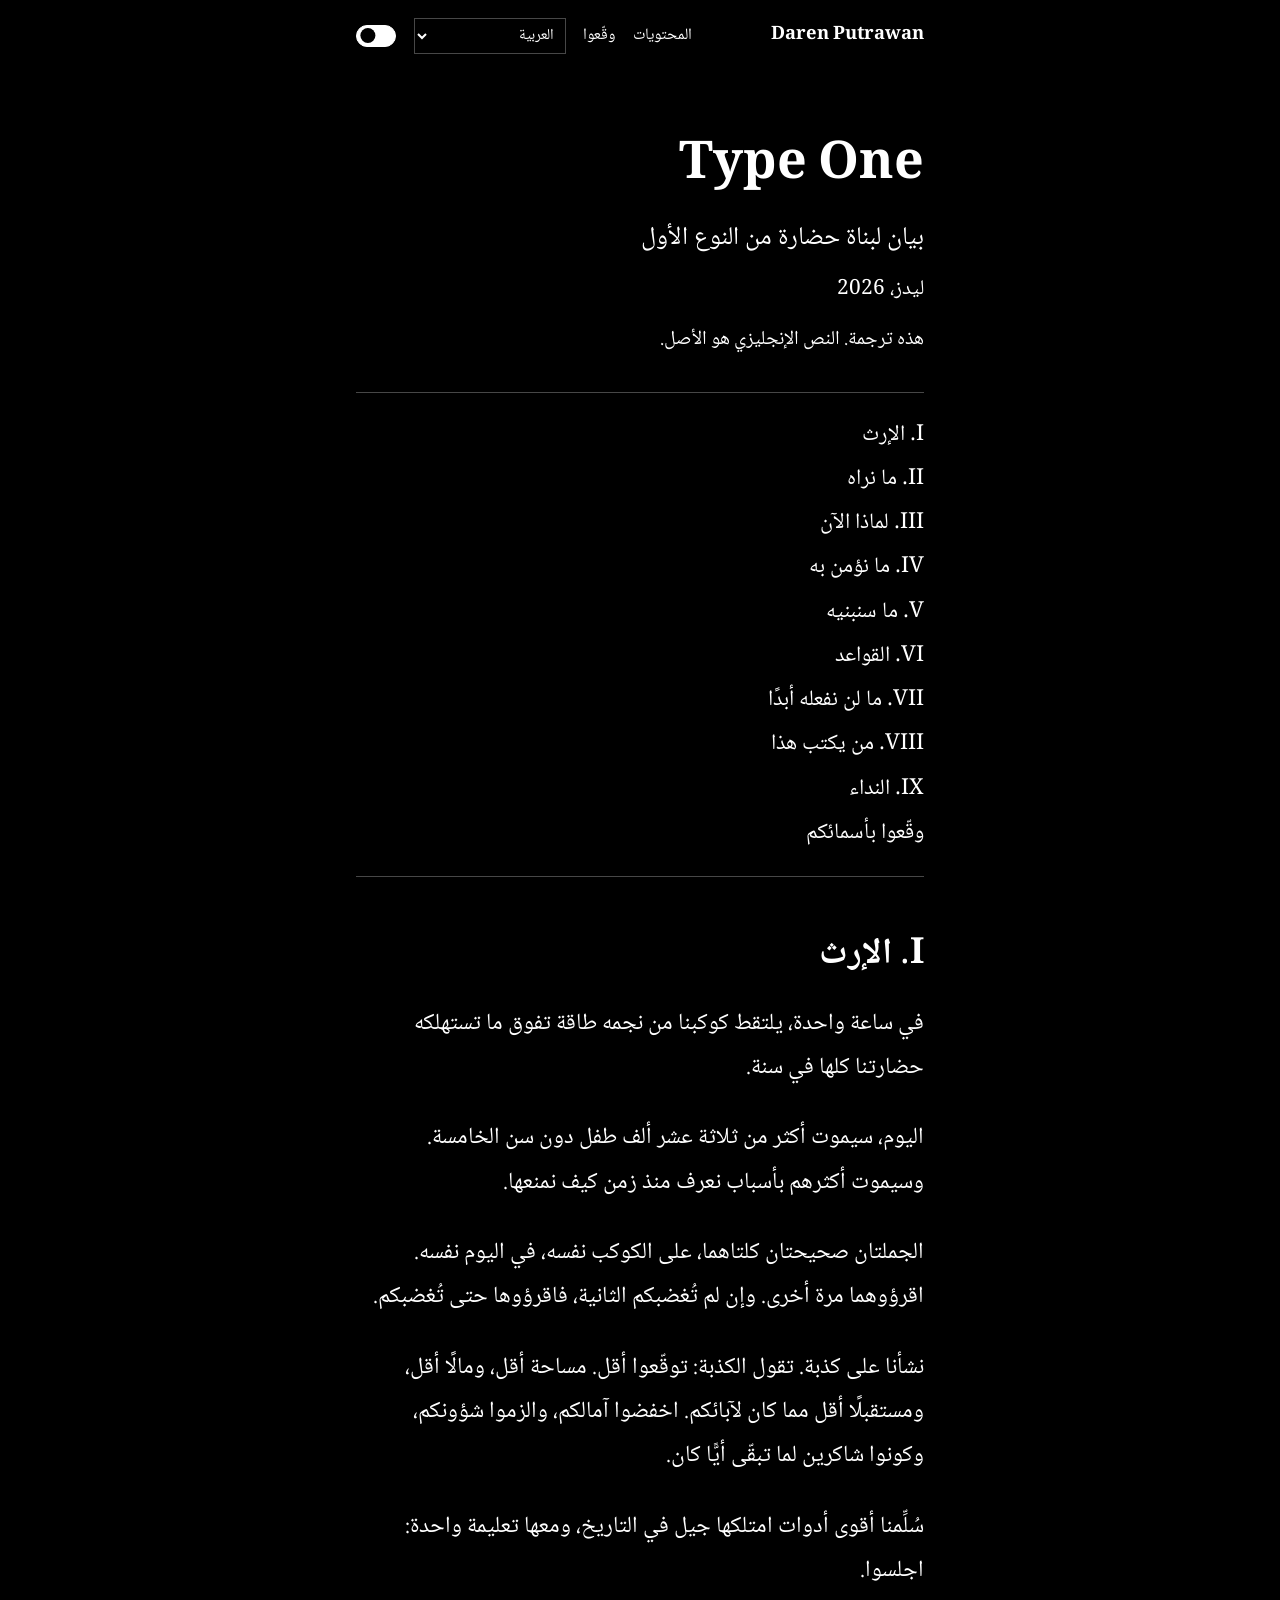
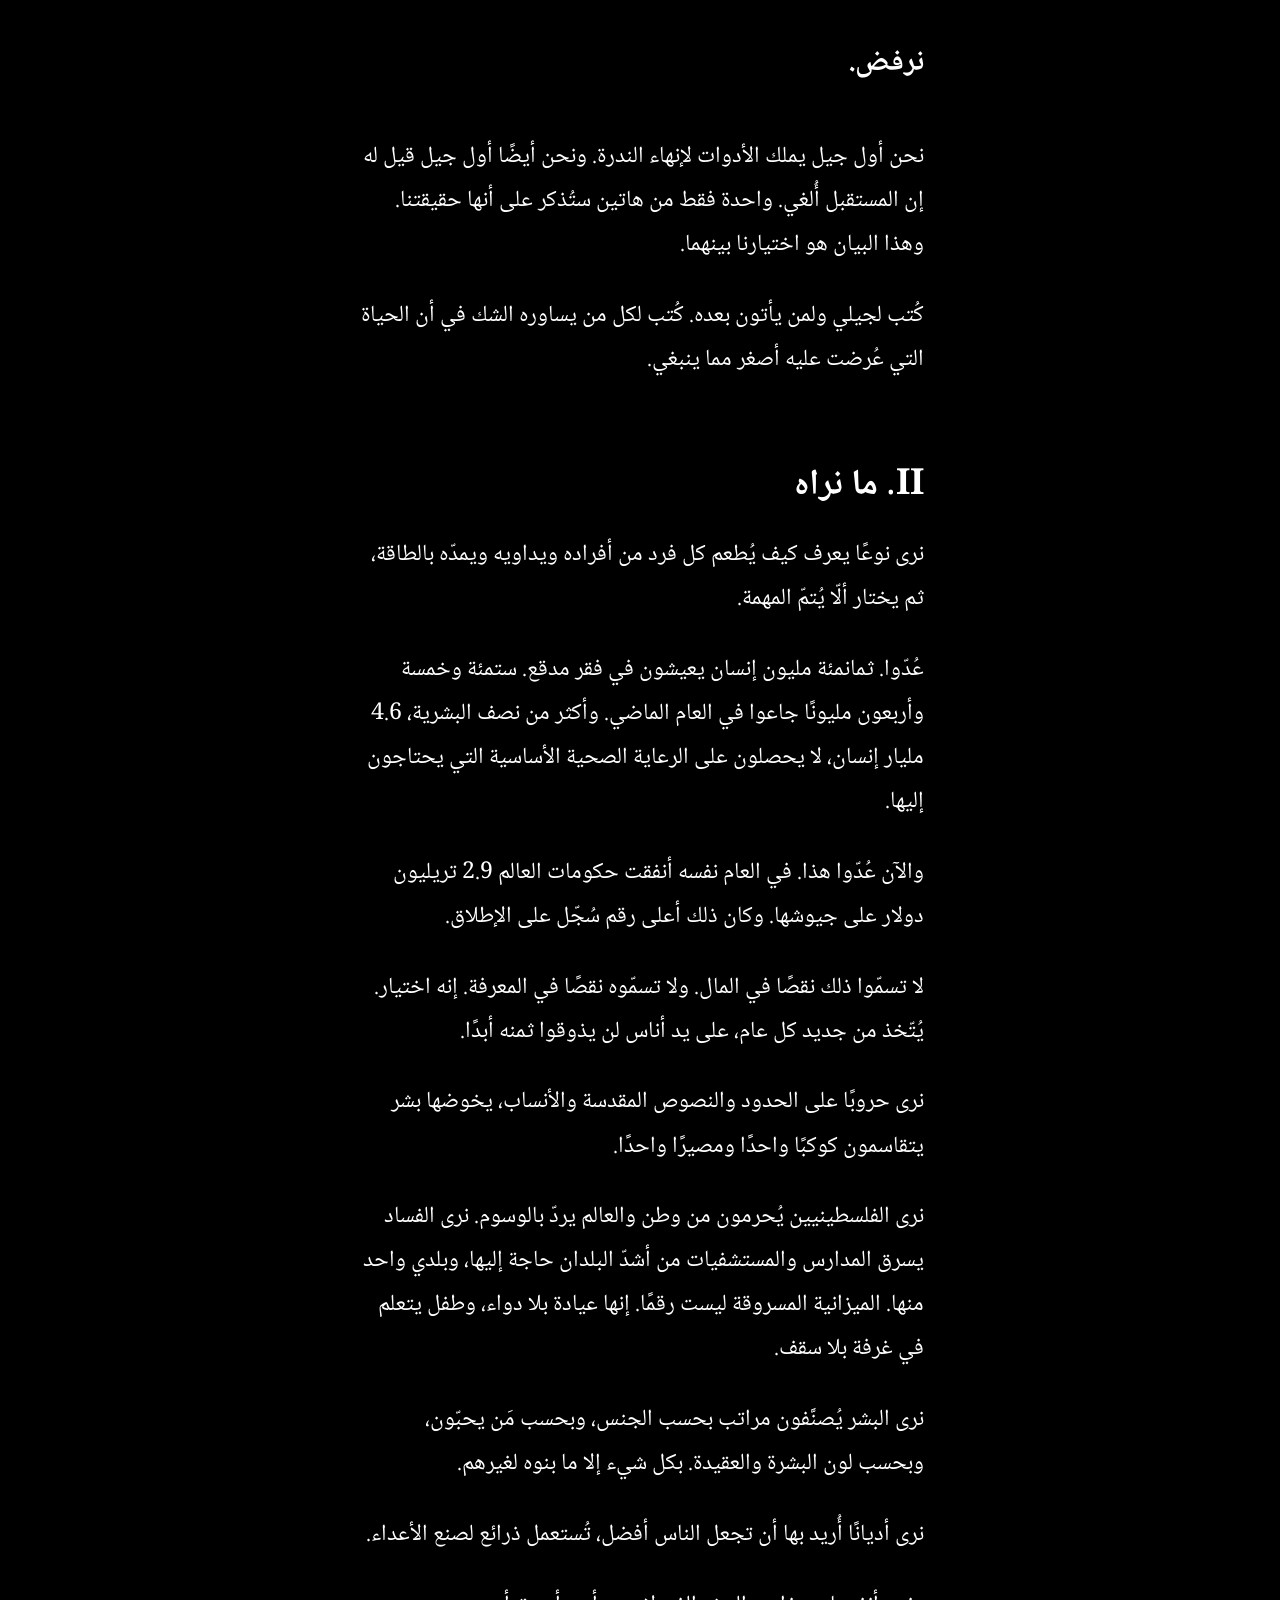
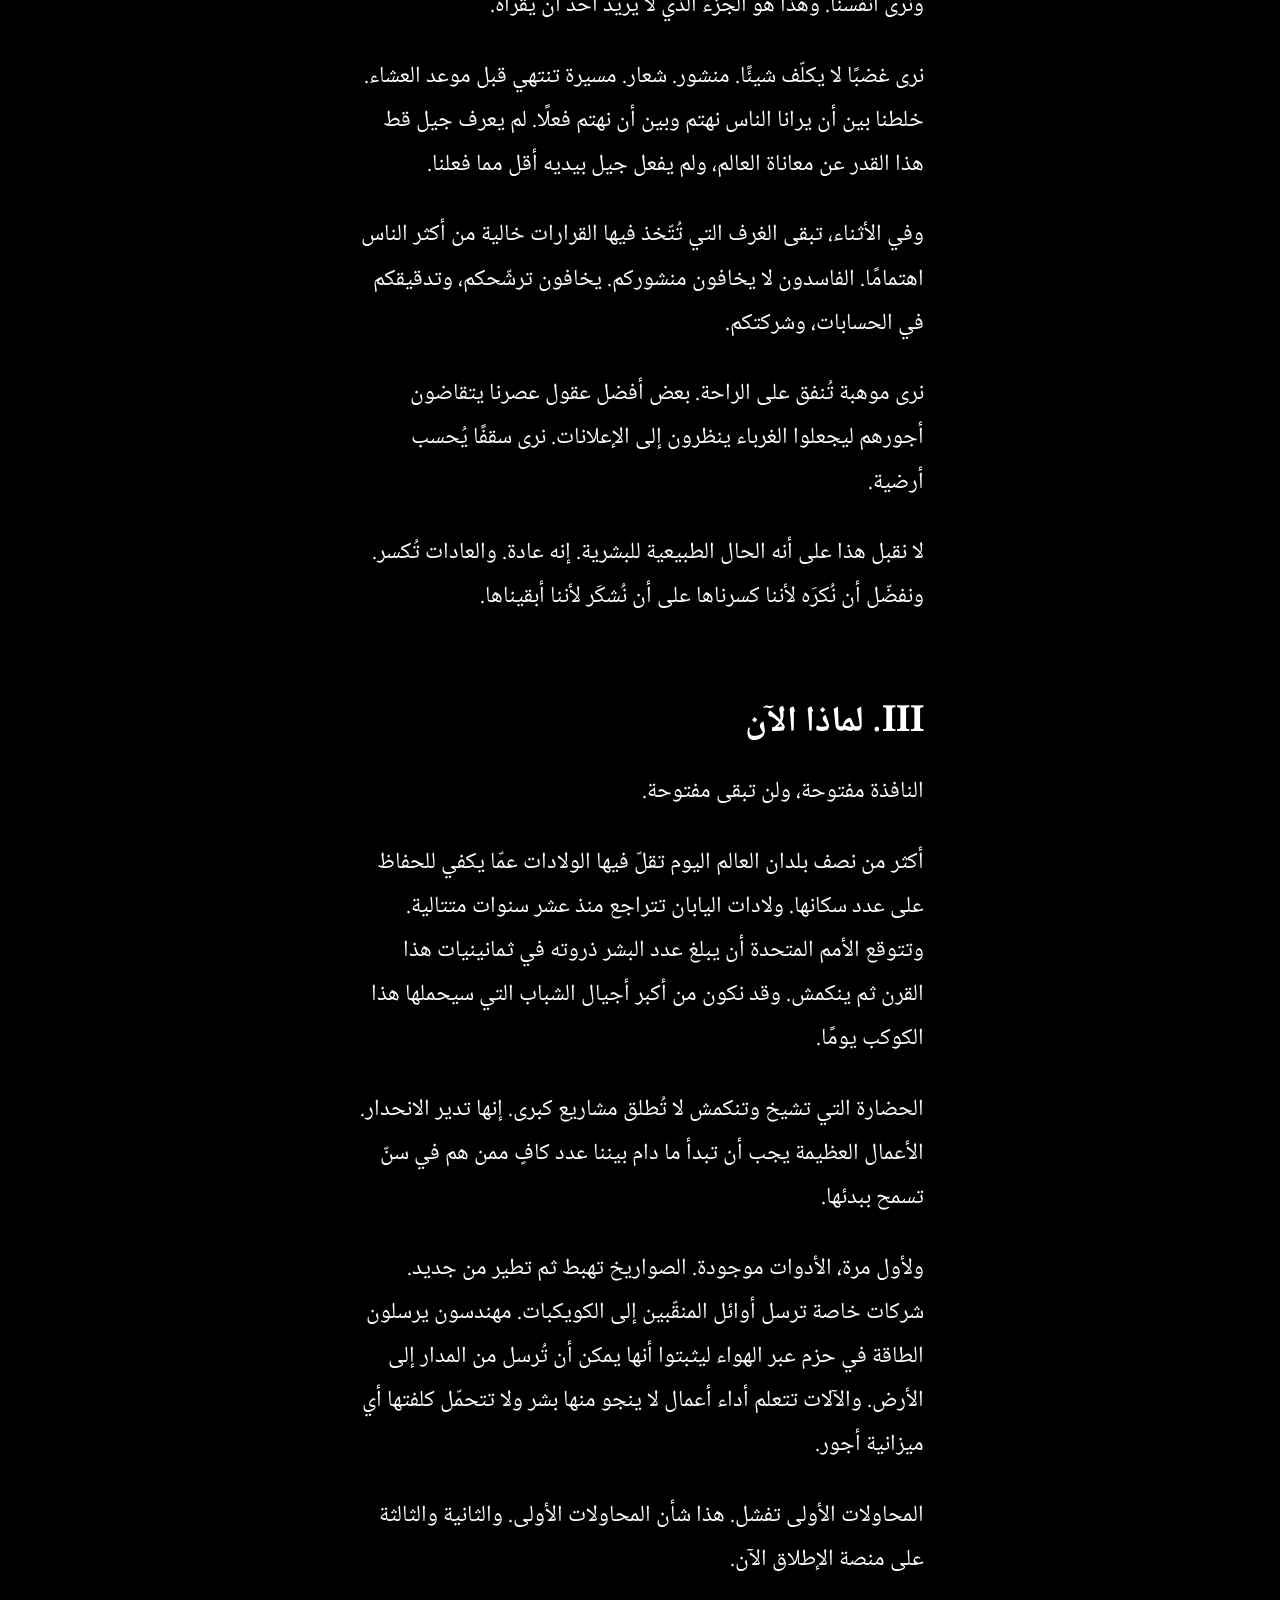
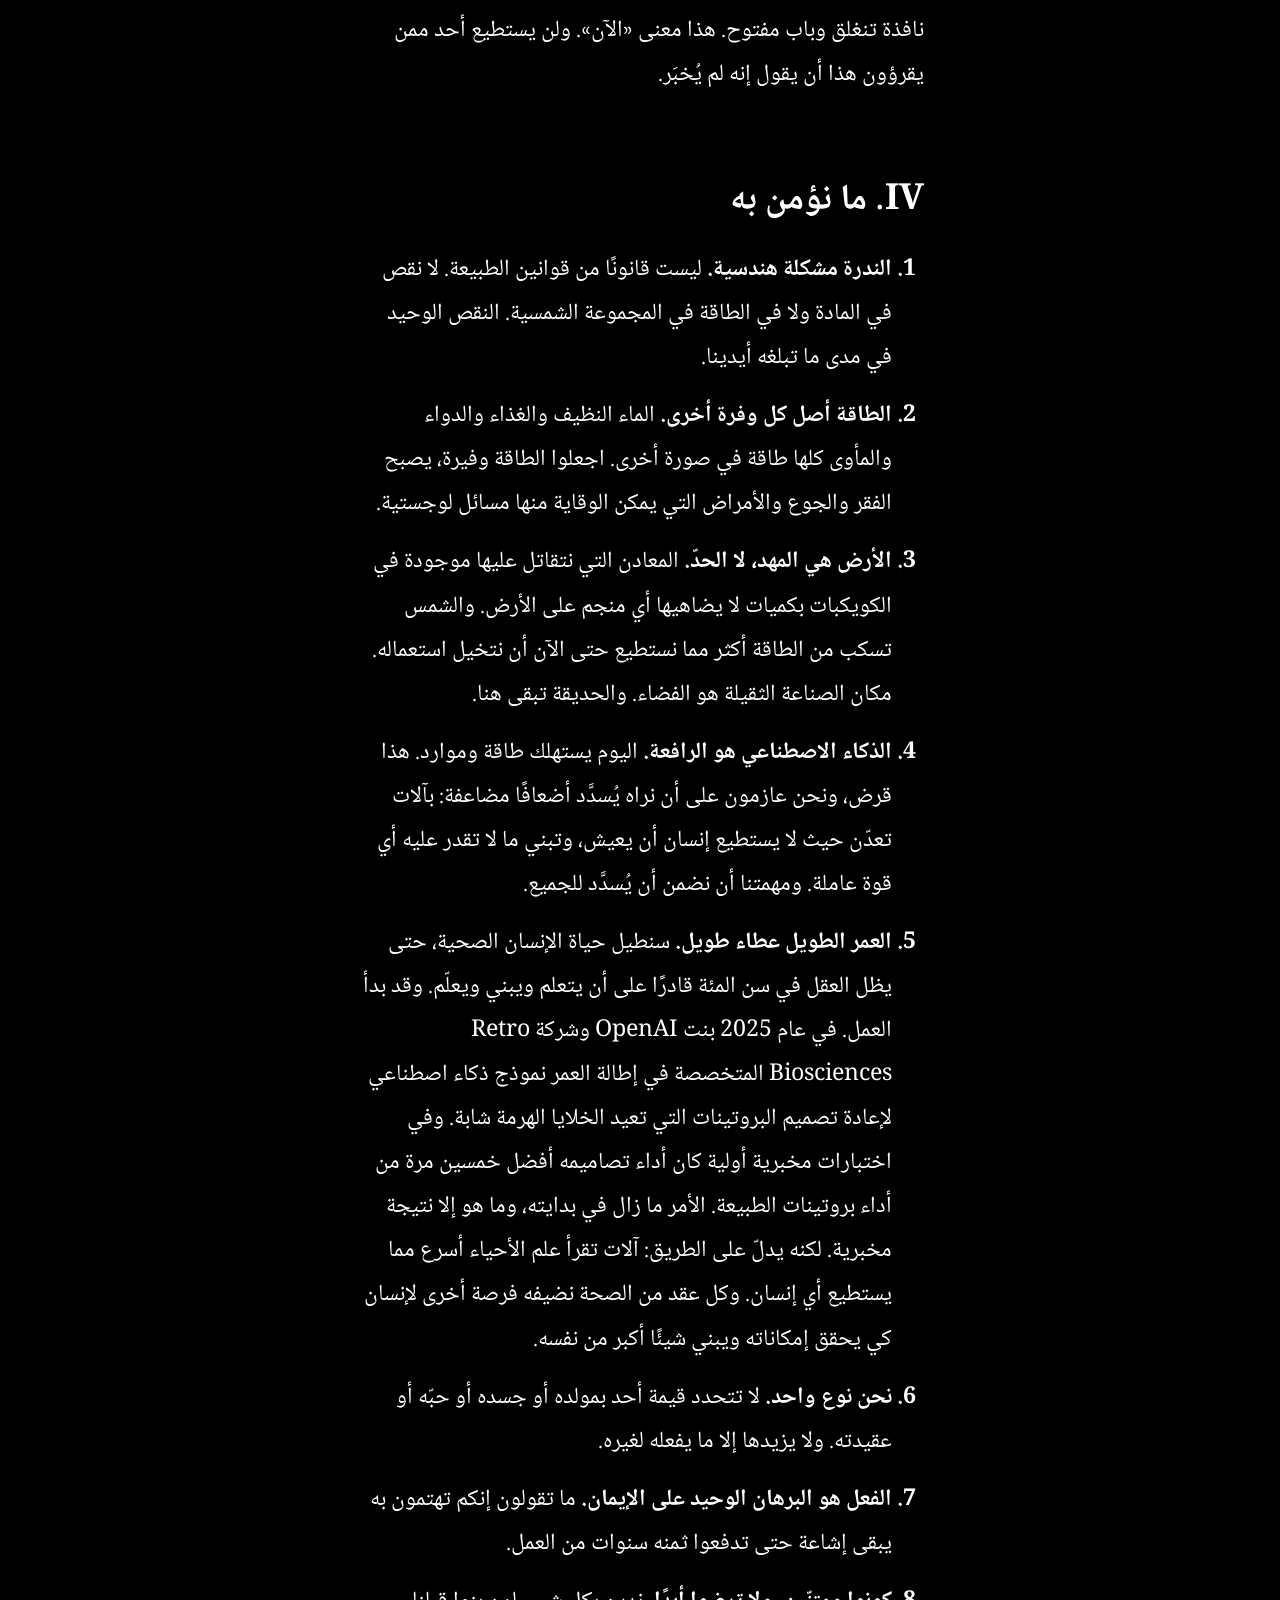
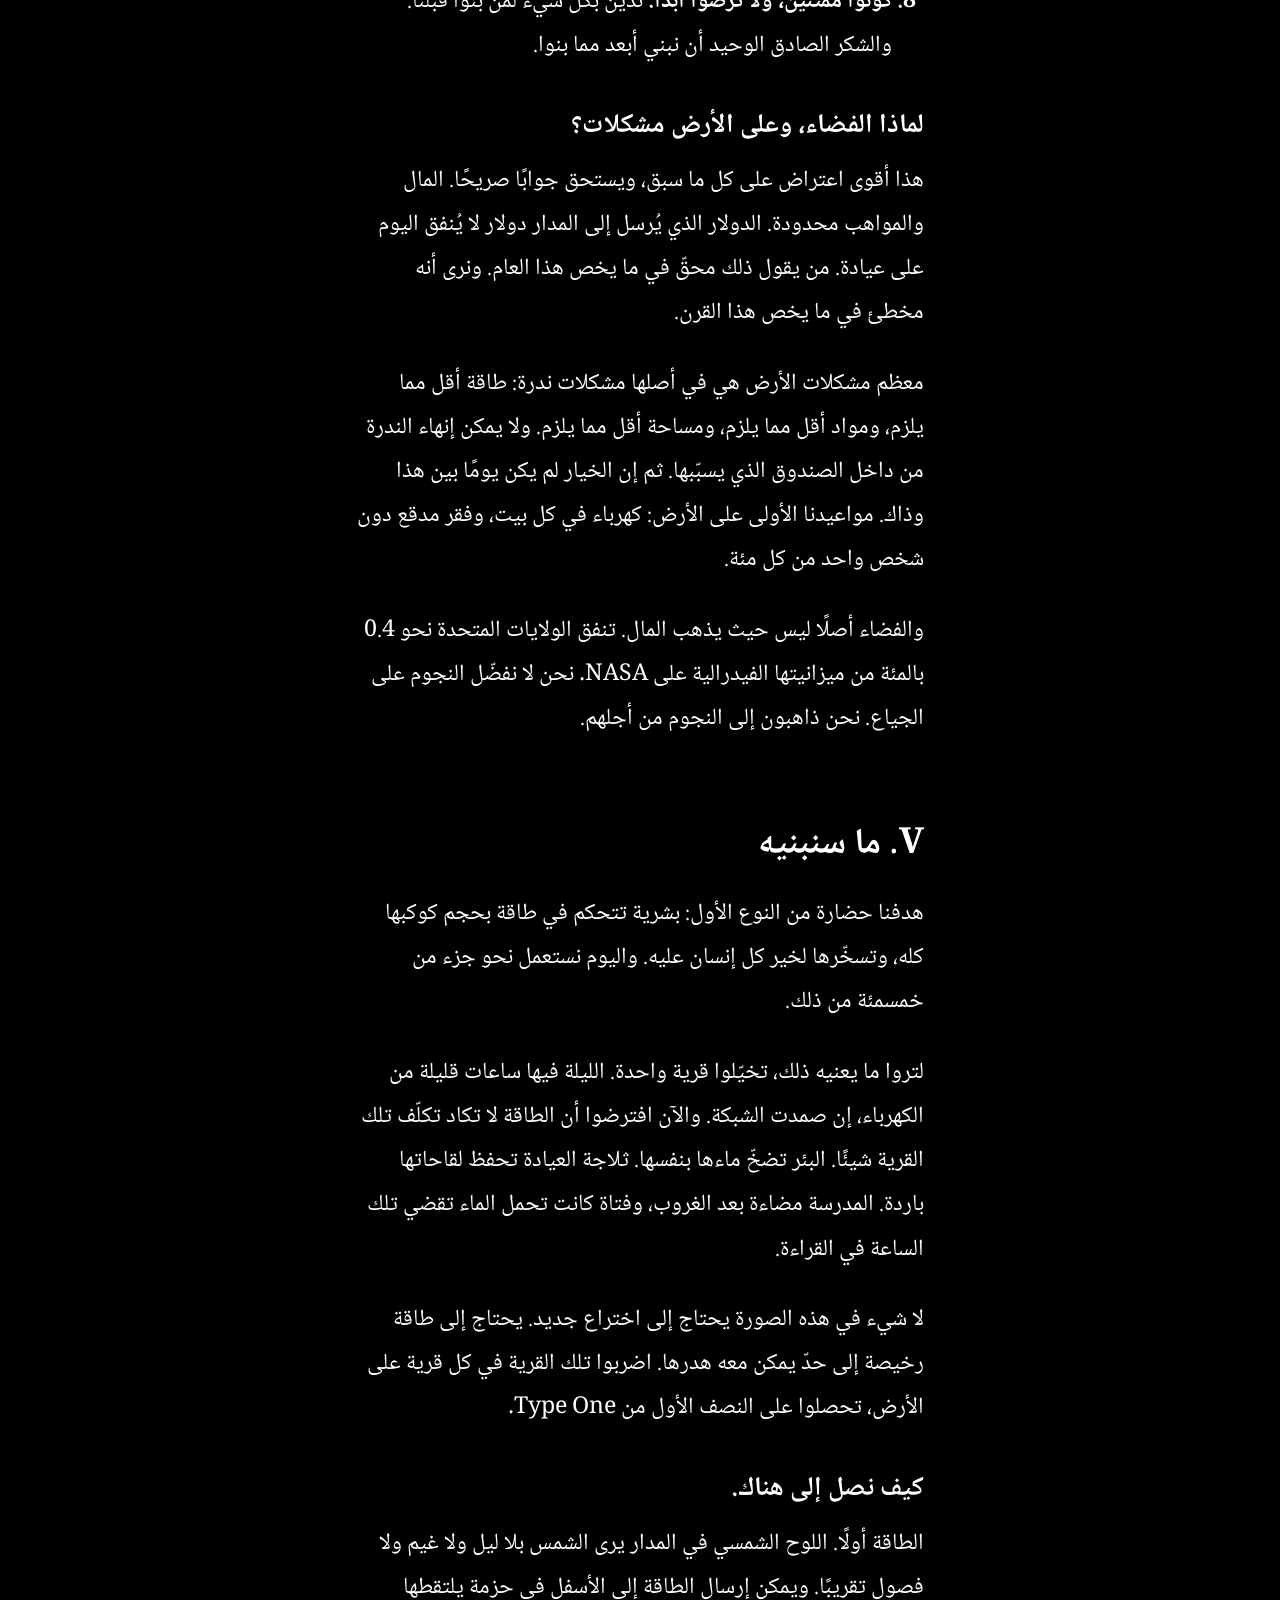
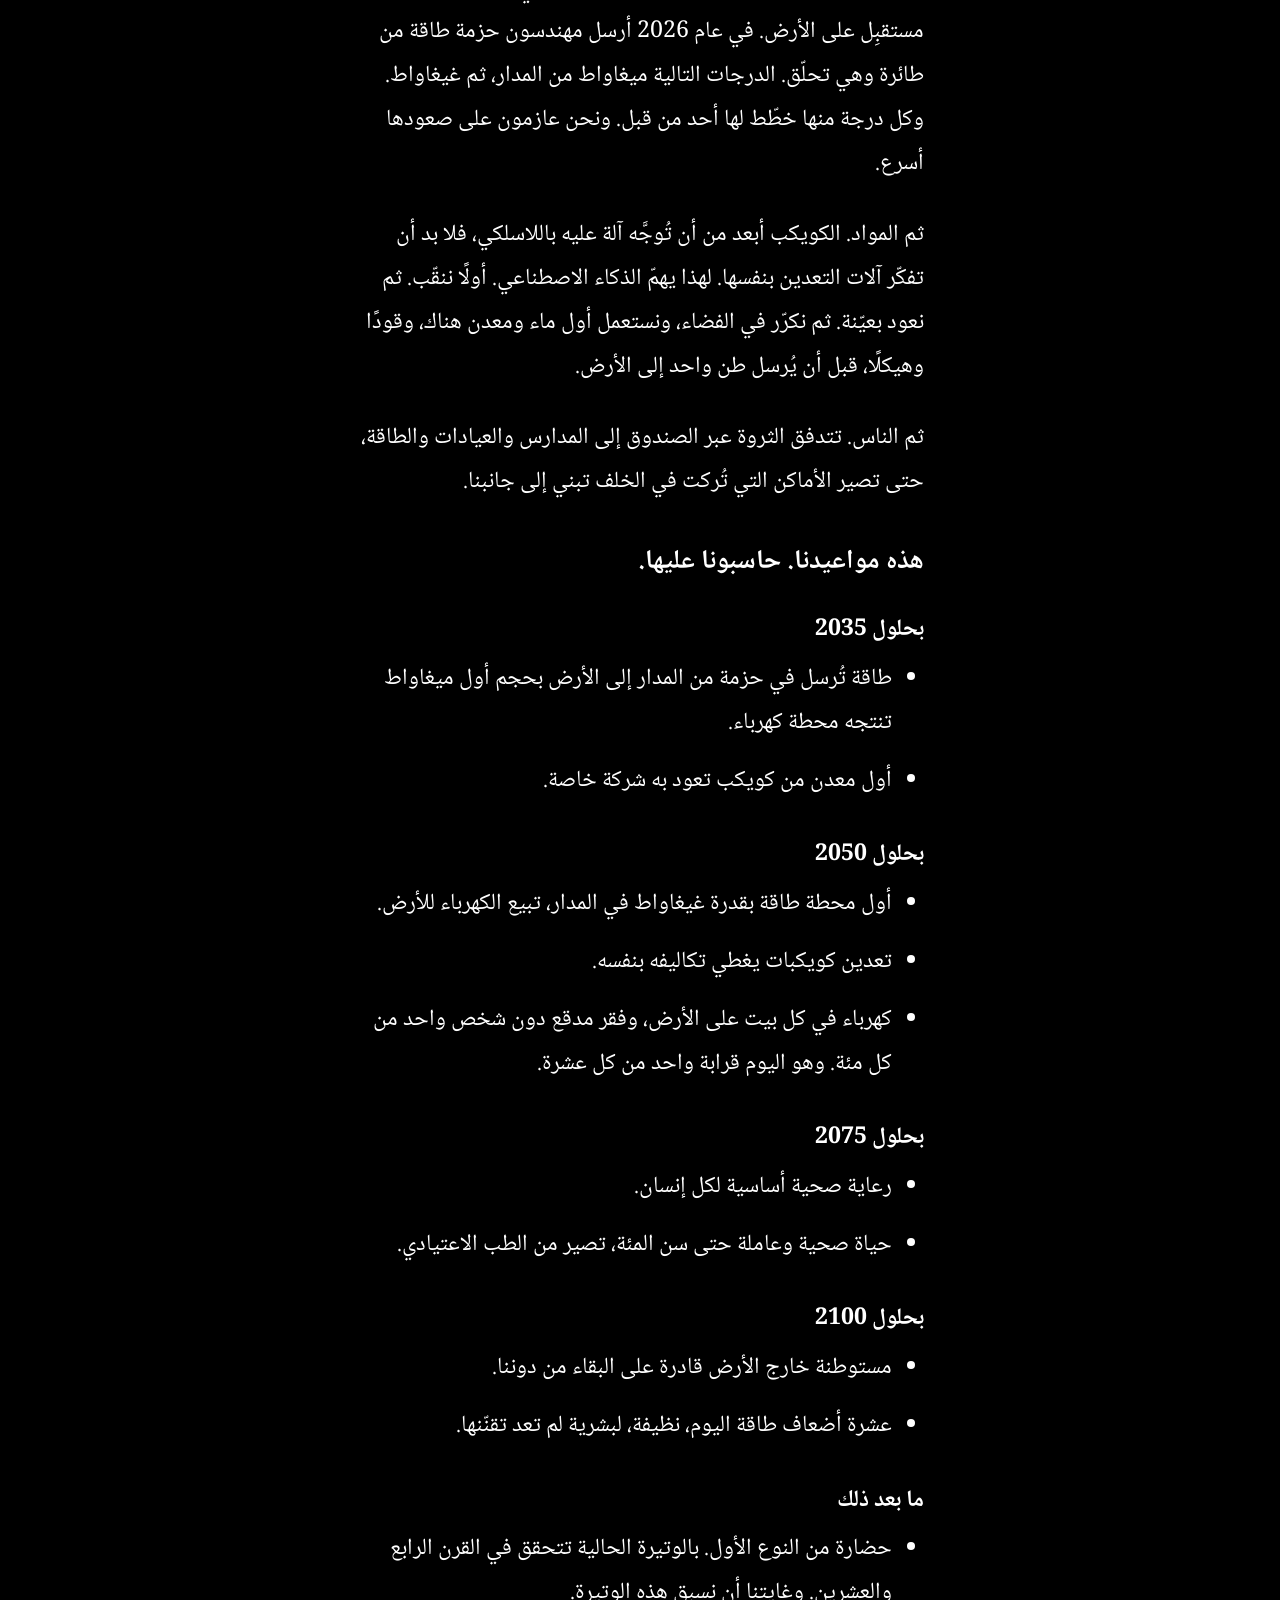
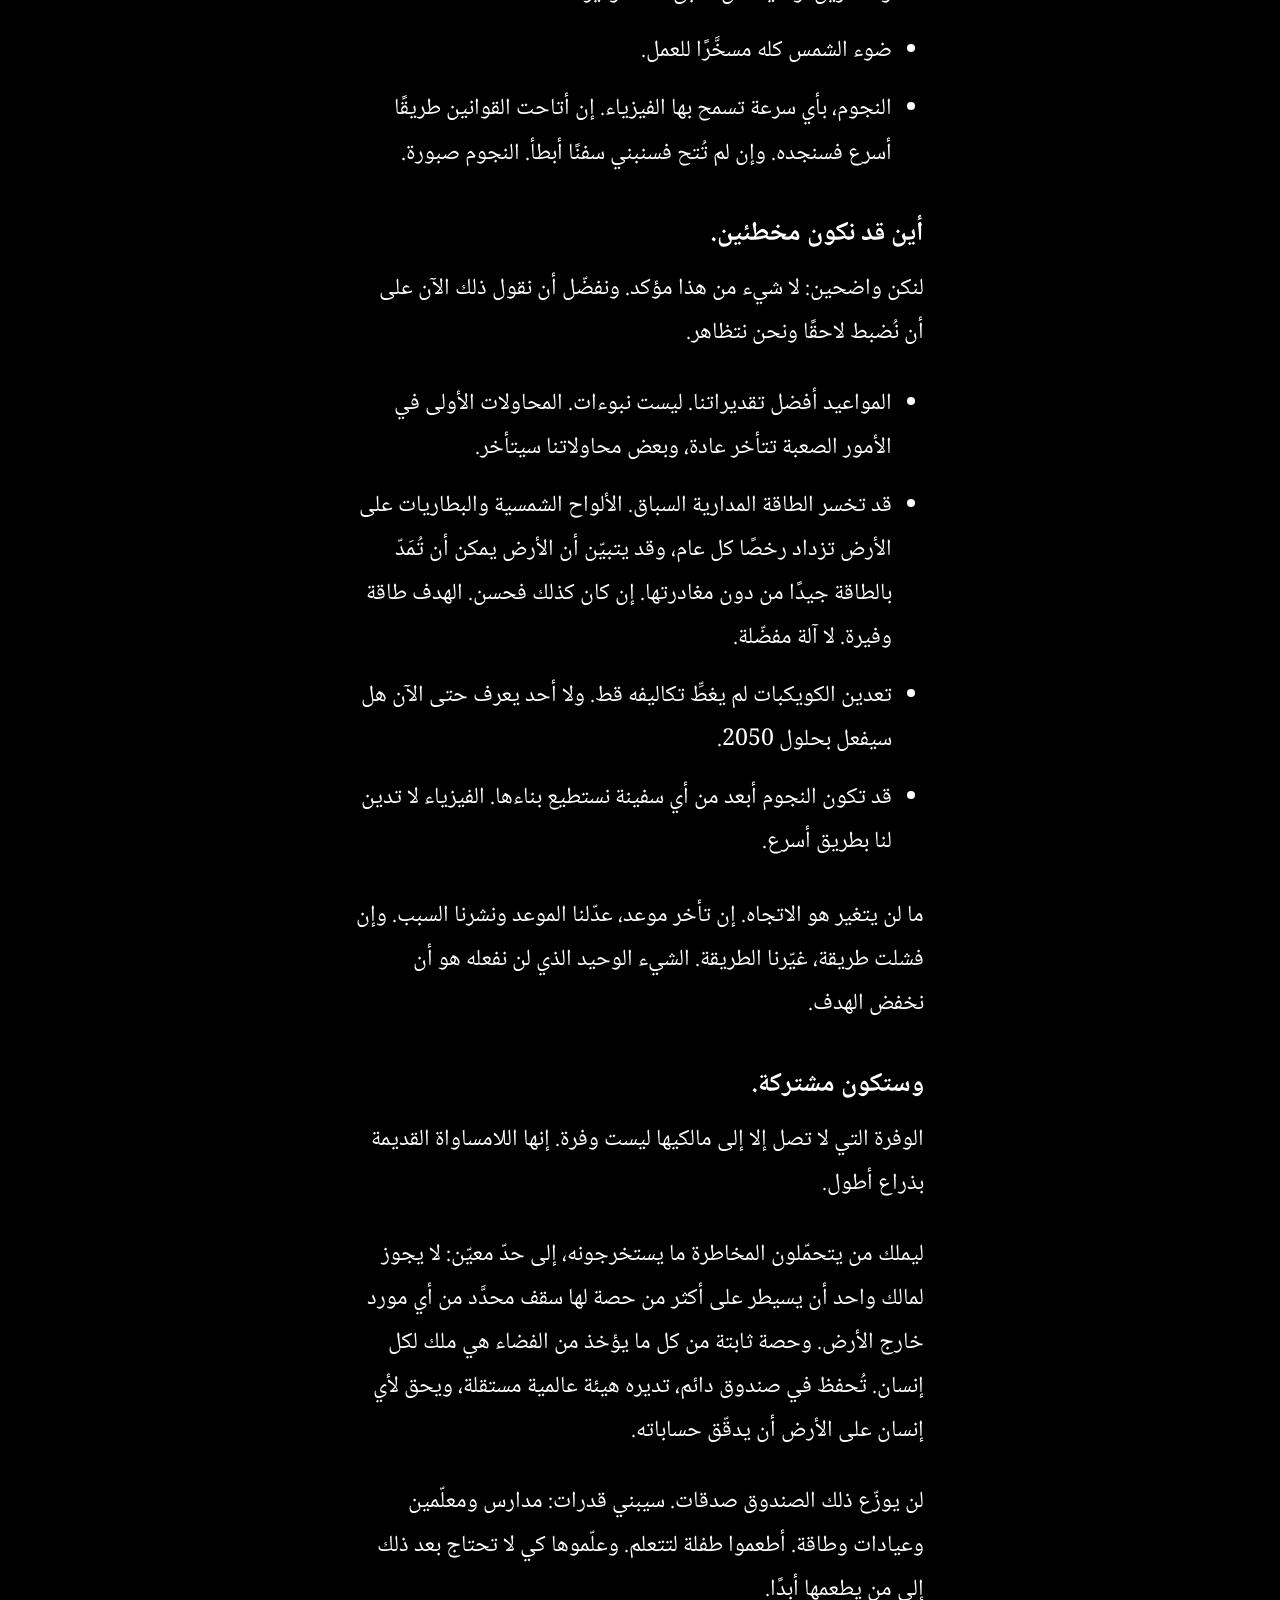
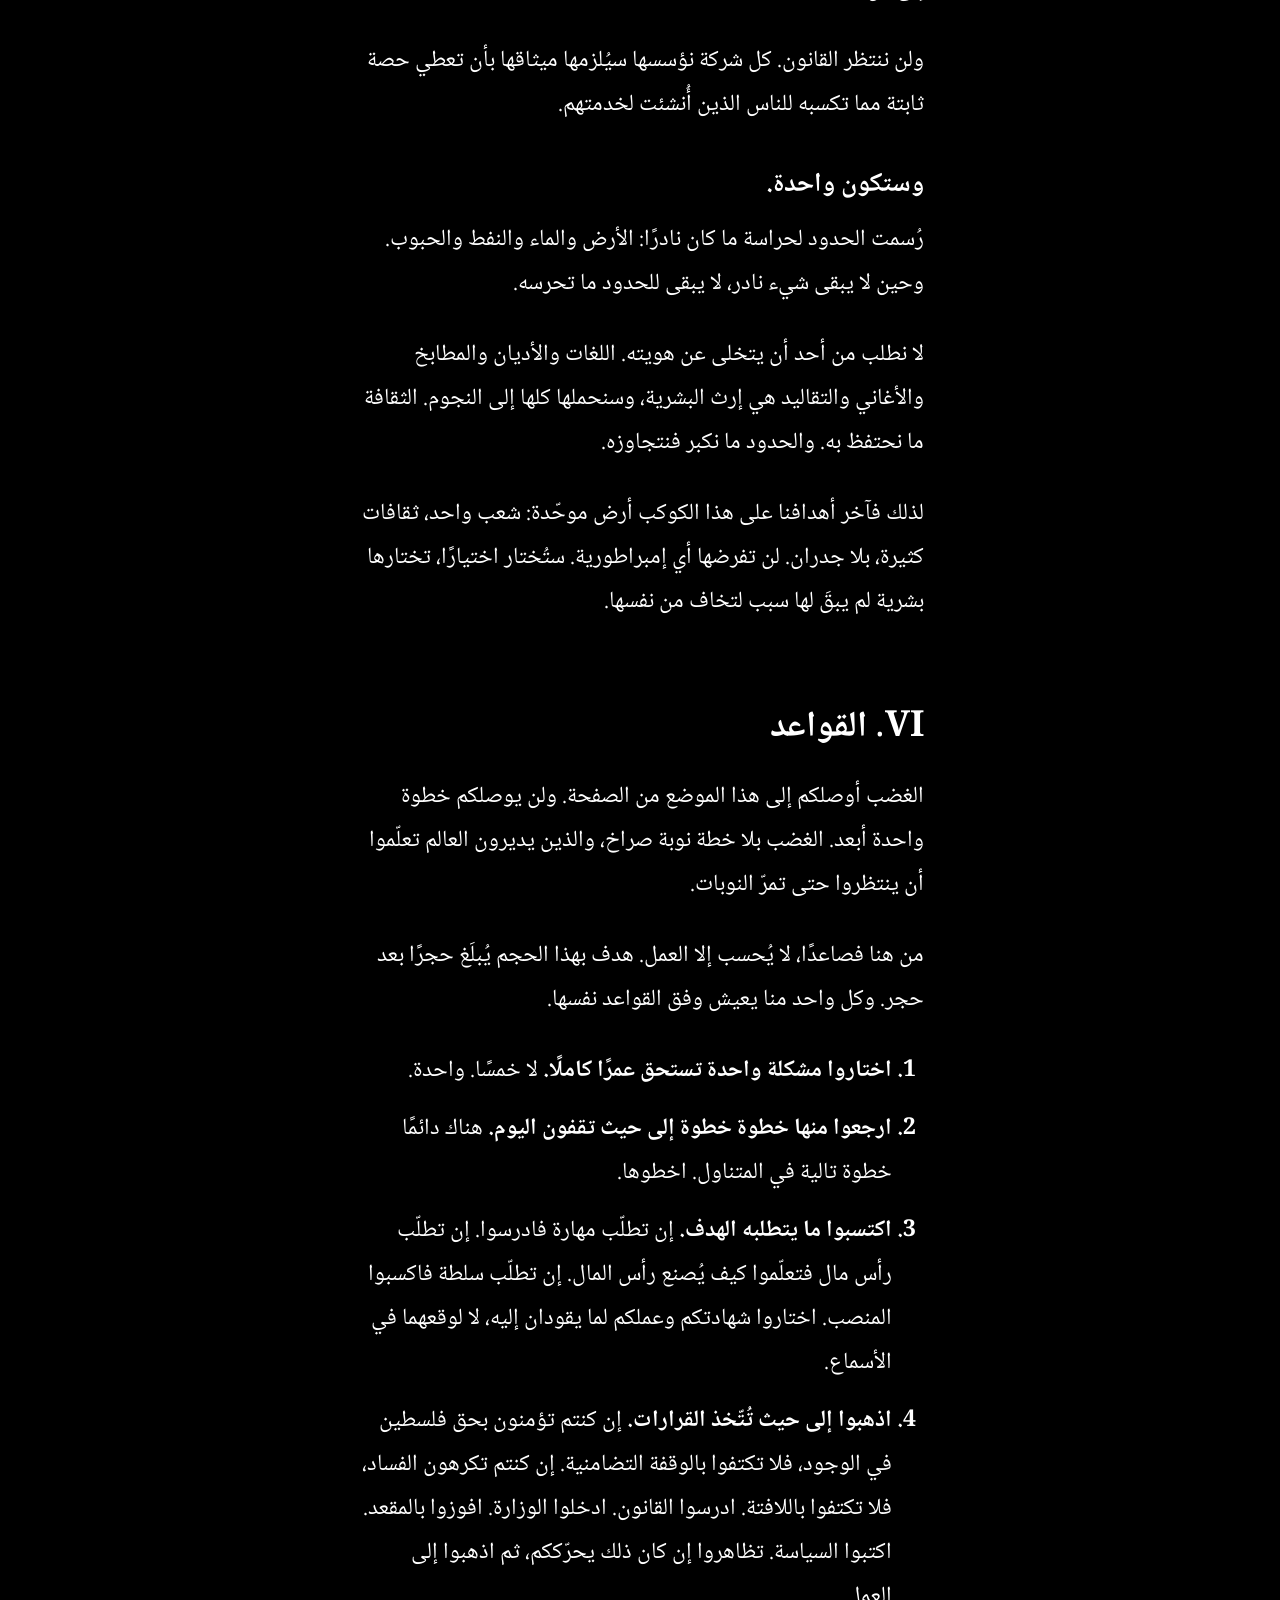
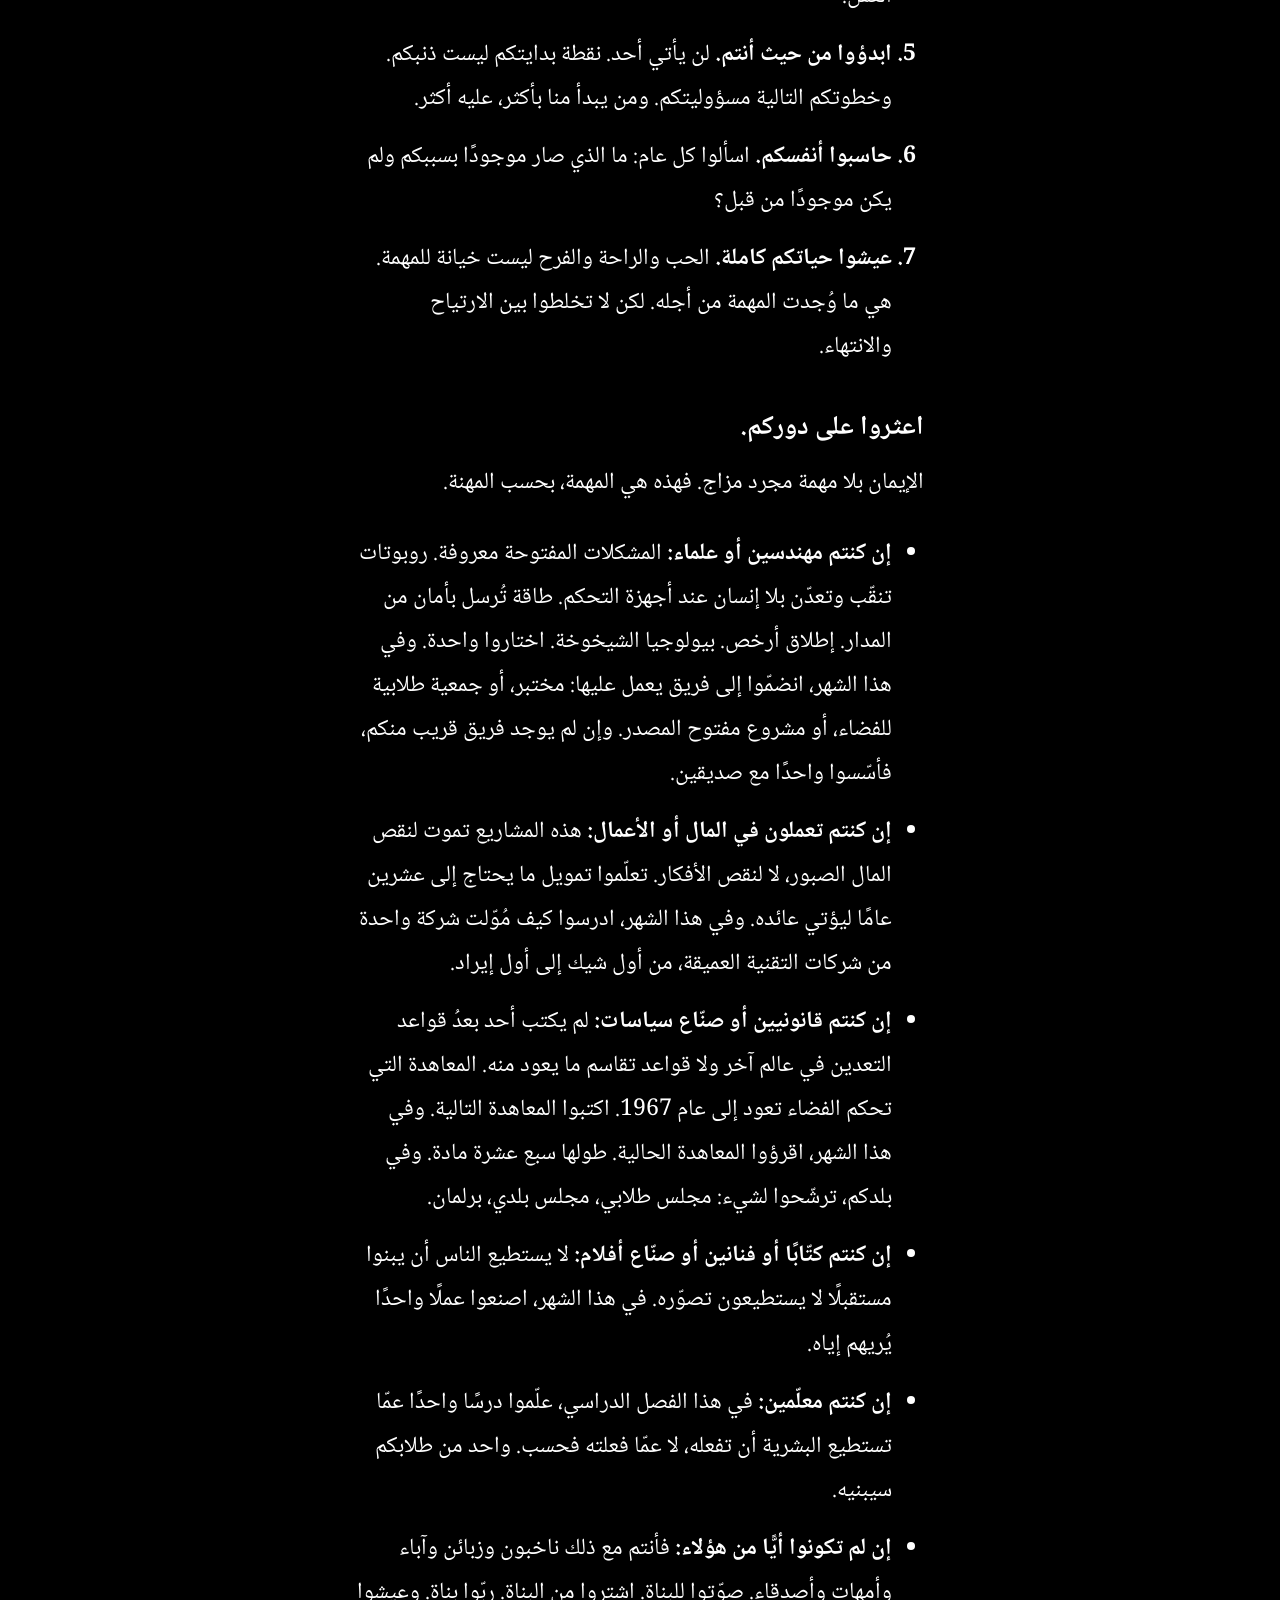
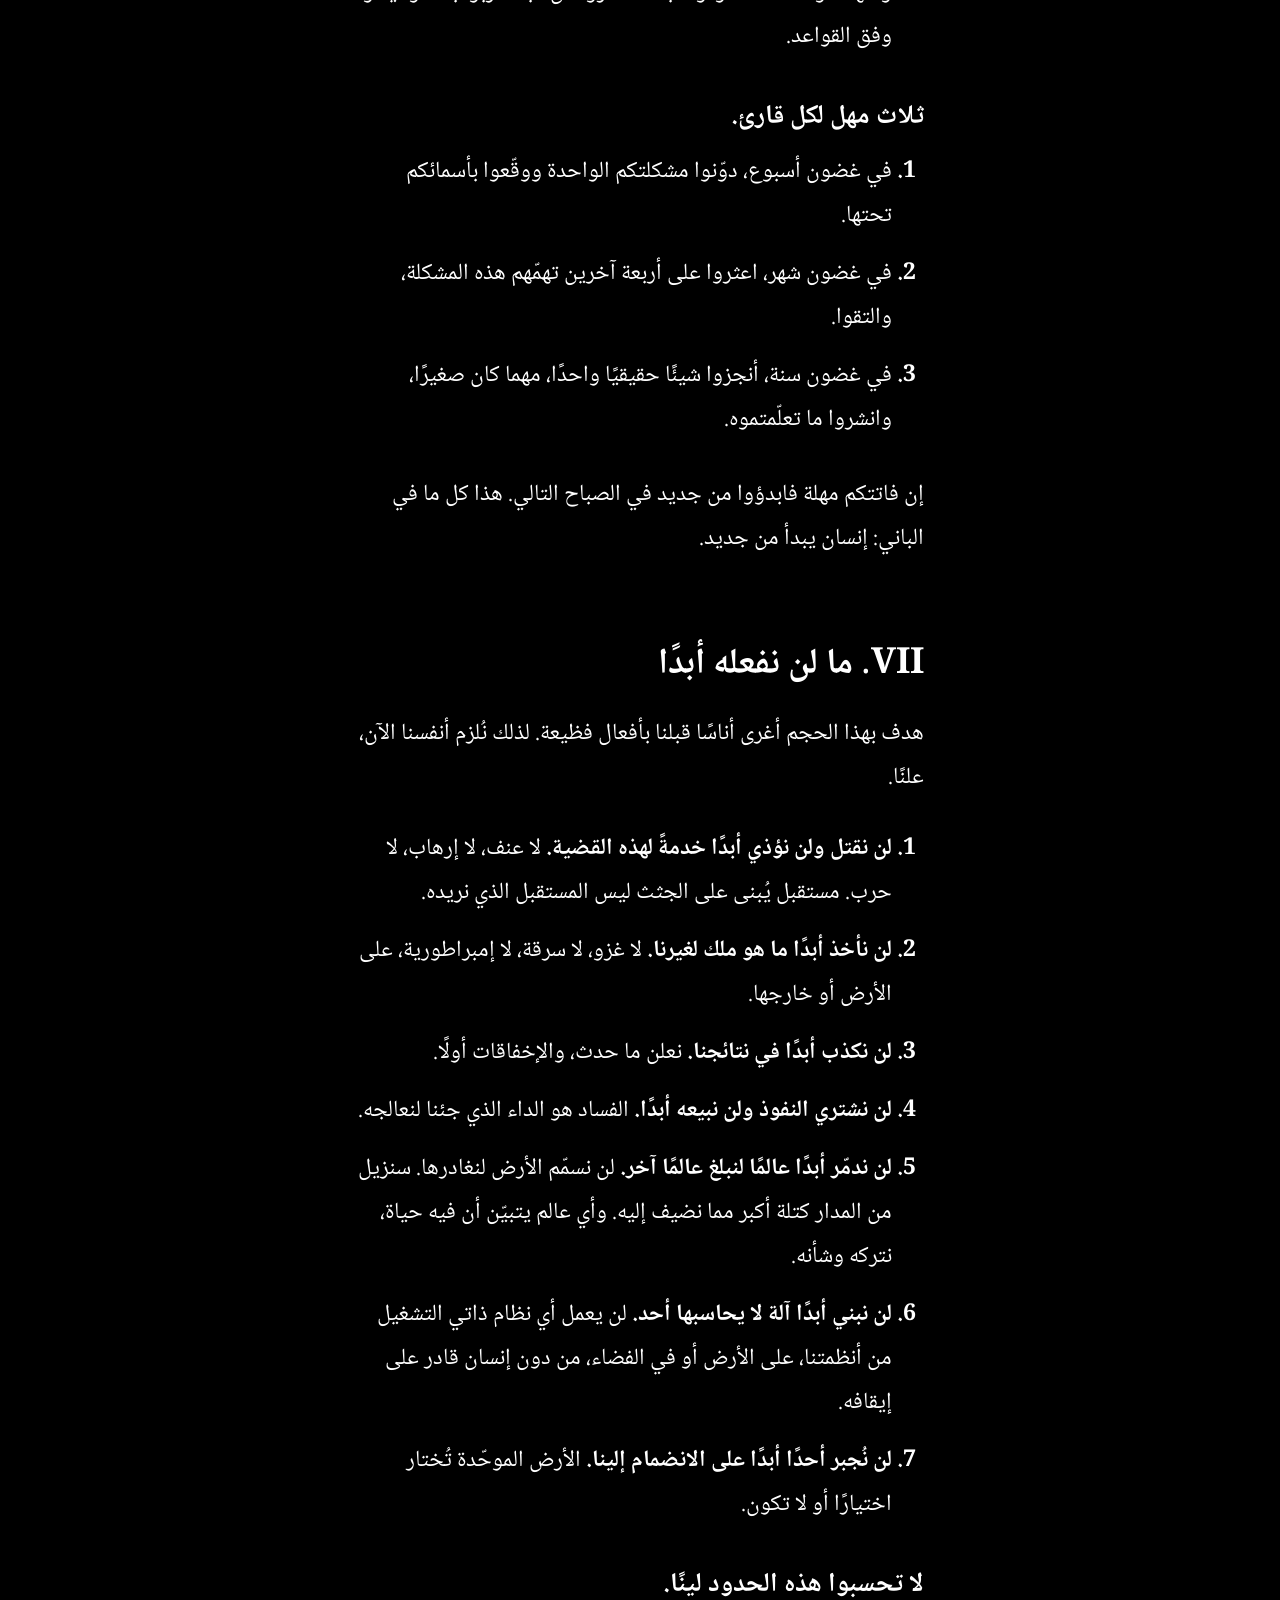
==== ar/index.html @ 79510107 "Publish the Type One manifesto site Static site in eight languages with a pledge form.  Co-Authored-" ====
<!doctype html>
<html lang="ar" dir="rtl" data-theme="dark">
<head>
<meta charset="utf-8">
<meta name="viewport" content="width=device-width, initial-scale=1">
<title>Type One — بيان للبناة</title>
<meta name="description" content="بيان لبناة حضارة من النوع الأول.">
<meta property="og:title" content="Type One">
<meta property="og:description" content="سُلِّمنا مستقبلًا ملغًى. ونحن عازمون على أن نبني مستقبلًا رغم ذلك.">
<link rel="alternate" hreflang="en" href="../"><link rel="alternate" hreflang="id" href="../id/"><link rel="alternate" hreflang="es" href="../es/"><link rel="alternate" hreflang="fr" href="../fr/"><link rel="alternate" hreflang="pt" href="../pt/"><link rel="alternate" hreflang="zh" href="../zh/"><link rel="alternate" hreflang="ar" href="../ar/"><link rel="alternate" hreflang="hi" href="../hi/">
<script>try{var t=localStorage.getItem('type-one-theme');if(t)document.documentElement.dataset.theme=t}catch(e){}</script>
<link rel="preconnect" href="https://fonts.googleapis.com">
<link rel="preconnect" href="https://fonts.gstatic.com" crossorigin>
<link href="https://fonts.googleapis.com/css2?family=Newsreader:ital,opsz,wght@0,6..72,400..700;1,6..72,400..700&display=swap" rel="stylesheet">
<link rel="stylesheet" href="../styles.css">
<link href="https://fonts.googleapis.com/css2?family=Noto+Naskh+Arabic:wght@400;700&display=swap" rel="stylesheet"><style>:root{--serif:"Noto Naskh Arabic","Newsreader",serif}</style>
</head>
<body>
<a class="skip" href="#part-1">الانتقال إلى البيان</a>
<header class="top">
  <a class="site" href="#top">Daren Putrawan</a>
  <div class="top-right">
    <a class="hide-s" href="#contents">المحتويات</a>
    <a href="#sign">وقّعوا</a>
    <select id="lang" aria-label="اللغة"><option value="../" lang="en">English</option><option value="../id/" lang="id">Bahasa Indonesia</option><option value="../es/" lang="es">Español</option><option value="../fr/" lang="fr">Français</option><option value="../pt/" lang="pt">Português</option><option value="../zh/" lang="zh">中文</option><option value="../ar/" selected lang="ar">العربية</option><option value="../hi/" lang="hi">हिन्दी</option></select>
    <button id="theme" type="button" role="switch" aria-checked="true" aria-label="الوضع الداكن"><span></span></button>
  </div>
</header>

<main id="top">
<div class="title">
  <h1>Type One</h1>
  <p class="subtitle">بيان لبناة حضارة من النوع الأول</p>
  <p class="byline">ليدز، 2026</p>
  <p class="trnote">هذه ترجمة. النص الإنجليزي هو الأصل.</p>
</div>

<nav id="contents" aria-label="المحتويات">
  <ol><li><a href="#part-1">I. الإرث</a></li><li><a href="#part-2">II. ما نراه</a></li><li><a href="#part-3">III. لماذا الآن</a></li><li><a href="#part-4">IV. ما نؤمن به</a></li><li><a href="#part-5">V. ما سنبنيه</a></li><li><a href="#part-6">VI. القواعد</a></li><li><a href="#part-7">VII. ما لن نفعله أبدًا</a></li><li><a href="#part-8">VIII. من يكتب هذا</a></li><li><a href="#part-9">IX. النداء</a></li><li><a href="#sign">وقّعوا بأسمائكم</a></li></ol>
</nav>

<section id="part-1"><h2><span class="num">I.</span> الإرث</h2>
<p>في ساعة واحدة، يلتقط كوكبنا من نجمه طاقة تفوق ما تستهلكه حضارتنا كلها في سنة.</p>
<p>اليوم، سيموت أكثر من ثلاثة عشر ألف طفل دون سن الخامسة. وسيموت أكثرهم بأسباب نعرف منذ زمن كيف نمنعها.</p>
<p>الجملتان صحيحتان كلتاهما، على الكوكب نفسه، في اليوم نفسه. اقرؤوهما مرة أخرى. وإن لم تُغضبكم الثانية، فاقرؤوها حتى تُغضبكم.</p>
<p>نشأنا على كذبة. تقول الكذبة: توقّعوا أقل. مساحة أقل، ومالًا أقل، ومستقبلًا أقل مما كان لآبائكم. اخفضوا آمالكم، والزموا شؤونكم، وكونوا شاكرين لما تبقّى أيًّا كان.</p>
<p>سُلِّمنا أقوى أدوات امتلكها جيل في التاريخ، ومعها تعليمة واحدة: اجلسوا.</p>
<p class="shout">نرفض.</p>
<p>نحن أول جيل يملك الأدوات لإنهاء الندرة. ونحن أيضًا أول جيل قيل له إن المستقبل أُلغي. واحدة فقط من هاتين ستُذكر على أنها حقيقتنا. وهذا البيان هو اختيارنا بينهما.</p>
<p>كُتب لجيلي ولمن يأتون بعده. كُتب لكل من يساوره الشك في أن الحياة التي عُرضت عليه أصغر مما ينبغي.</p>
</section>
<section id="part-2"><h2><span class="num">II.</span> ما نراه</h2>
<p>نرى نوعًا يعرف كيف يُطعم كل فرد من أفراده ويداويه ويمدّه بالطاقة، ثم يختار ألّا يُتمّ المهمة.</p>
<p>عُدّوا. ثمانمئة مليون إنسان يعيشون في فقر مدقع. ستمئة وخمسة وأربعون مليونًا جاعوا في العام الماضي. وأكثر من نصف البشرية، 4.6 مليار إنسان، لا يحصلون على الرعاية الصحية الأساسية التي يحتاجون إليها.</p>
<p>والآن عُدّوا هذا. في العام نفسه أنفقت حكومات العالم 2.9 تريليون دولار على جيوشها. وكان ذلك أعلى رقم سُجّل على الإطلاق.</p>
<p>لا تسمّوا ذلك نقصًا في المال. ولا تسمّوه نقصًا في المعرفة. إنه اختيار. يُتّخذ من جديد كل عام، على يد أناس لن يذوقوا ثمنه أبدًا.</p>
<p>نرى حروبًا على الحدود والنصوص المقدسة والأنساب، يخوضها بشر يتقاسمون كوكبًا واحدًا ومصيرًا واحدًا.</p>
<p>نرى الفلسطينيين يُحرمون من وطن والعالم يردّ بالوسوم. نرى الفساد يسرق المدارس والمستشفيات من أشدّ البلدان حاجة إليها، وبلدي واحد منها. الميزانية المسروقة ليست رقمًا. إنها عيادة بلا دواء، وطفل يتعلم في غرفة بلا سقف.</p>
<p>نرى البشر يُصنَّفون مراتب بحسب الجنس، وبحسب مَن يحبّون، وبحسب لون البشرة والعقيدة. بكل شيء إلا ما بنوه لغيرهم.</p>
<p>نرى أديانًا أُريد بها أن تجعل الناس أفضل، تُستعمل ذرائع لصنع الأعداء.</p>
<p>ونرى أنفسنا. وهذا هو الجزء الذي لا يريد أحد أن يقرأه.</p>
<p>نرى غضبًا لا يكلّف شيئًا. منشور. شعار. مسيرة تنتهي قبل موعد العشاء. خلطنا بين أن يرانا الناس نهتم وبين أن نهتم فعلًا. لم يعرف جيل قط هذا القدر عن معاناة العالم، ولم يفعل جيل بيديه أقل مما فعلنا.</p>
<p>وفي الأثناء، تبقى الغرف التي تُتّخذ فيها القرارات خالية من أكثر الناس اهتمامًا. الفاسدون لا يخافون منشوركم. يخافون ترشّحكم، وتدقيقكم في الحسابات، وشركتكم.</p>
<p>نرى موهبة تُنفق على الراحة. بعض أفضل عقول عصرنا يتقاضون أجورهم ليجعلوا الغرباء ينظرون إلى الإعلانات. نرى سقفًا يُحسب أرضية.</p>
<p>لا نقبل هذا على أنه الحال الطبيعية للبشرية. إنه عادة. والعادات تُكسر. ونفضّل أن نُكرَه لأننا كسرناها على أن نُشكَر لأننا أبقيناها.</p>
</section>
<section id="part-3"><h2><span class="num">III.</span> لماذا الآن</h2>
<p>النافذة مفتوحة، ولن تبقى مفتوحة.</p>
<p>أكثر من نصف بلدان العالم اليوم تقلّ فيها الولادات عمّا يكفي للحفاظ على عدد سكانها. ولادات اليابان تتراجع منذ عشر سنوات متتالية. وتتوقع الأمم المتحدة أن يبلغ عدد البشر ذروته في ثمانينيات هذا القرن ثم ينكمش. وقد نكون من أكبر أجيال الشباب التي سيحملها هذا الكوكب يومًا.</p>
<p>الحضارة التي تشيخ وتنكمش لا تُطلق مشاريع كبرى. إنها تدير الانحدار. الأعمال العظيمة يجب أن تبدأ ما دام بيننا عدد كافٍ ممن هم في سنّ تسمح ببدئها.</p>
<p>ولأول مرة، الأدوات موجودة. الصواريخ تهبط ثم تطير من جديد. شركات خاصة ترسل أوائل المنقّبين إلى الكويكبات. مهندسون يرسلون الطاقة في حزم عبر الهواء ليثبتوا أنها يمكن أن تُرسل من المدار إلى الأرض. والآلات تتعلم أداء أعمال لا ينجو منها بشر ولا تتحمّل كلفتها أي ميزانية أجور.</p>
<p>المحاولات الأولى تفشل. هذا شأن المحاولات الأولى. والثانية والثالثة على منصة الإطلاق الآن.</p>
<p>نافذة تنغلق وباب مفتوح. هذا معنى «الآن». ولن يستطيع أحد ممن يقرؤون هذا أن يقول إنه لم يُخبَر.</p>
</section>
<section id="part-4"><h2><span class="num">IV.</span> ما نؤمن به</h2>
<ol><li><strong>الندرة مشكلة هندسية.</strong> ليست قانونًا من قوانين الطبيعة. لا نقص في المادة ولا في الطاقة في المجموعة الشمسية. النقص الوحيد في مدى ما تبلغه أيدينا.</li><li><strong>الطاقة أصل كل وفرة أخرى.</strong> الماء النظيف والغذاء والدواء والمأوى كلها طاقة في صورة أخرى. اجعلوا الطاقة وفيرة، يصبح الفقر والجوع والأمراض التي يمكن الوقاية منها مسائل لوجستية.</li><li><strong>الأرض هي المهد، لا الحدّ.</strong> المعادن التي نتقاتل عليها موجودة في الكويكبات بكميات لا يضاهيها أي منجم على الأرض. والشمس تسكب من الطاقة أكثر مما نستطيع حتى الآن أن نتخيل استعماله. مكان الصناعة الثقيلة هو الفضاء. والحديقة تبقى هنا.</li><li><strong>الذكاء الاصطناعي هو الرافعة.</strong> اليوم يستهلك طاقة وموارد. هذا قرض، ونحن عازمون على أن نراه يُسدَّد أضعافًا مضاعفة: بآلات تعدّن حيث لا يستطيع إنسان أن يعيش، وتبني ما لا تقدر عليه أي قوة عاملة. ومهمتنا أن نضمن أن يُسدَّد للجميع.</li><li><strong>العمر الطويل عطاء طويل.</strong> سنطيل حياة الإنسان الصحية، حتى يظل العقل في سن المئة قادرًا على أن يتعلم ويبني ويعلّم. وقد بدأ العمل. في عام 2025 بنت OpenAI وشركة Retro Biosciences المتخصصة في إطالة العمر نموذج ذكاء اصطناعي لإعادة تصميم البروتينات التي تعيد الخلايا الهرمة شابة. وفي اختبارات مخبرية أولية كان أداء تصاميمه أفضل خمسين مرة من أداء بروتينات الطبيعة. الأمر ما زال في بدايته، وما هو إلا نتيجة مخبرية. لكنه يدلّ على الطريق: آلات تقرأ علم الأحياء أسرع مما يستطيع أي إنسان. وكل عقد من الصحة نضيفه فرصة أخرى لإنسان كي يحقق إمكاناته ويبني شيئًا أكبر من نفسه.</li><li><strong>نحن نوع واحد.</strong> لا تتحدد قيمة أحد بمولده أو جسده أو حبّه أو عقيدته. ولا يزيدها إلا ما يفعله لغيره.</li><li><strong>الفعل هو البرهان الوحيد على الإيمان.</strong> ما تقولون إنكم تهتمون به يبقى إشاعة حتى تدفعوا ثمنه سنوات من العمل.</li><li><strong>كونوا ممتنّين، ولا ترضوا أبدًا.</strong> ندين بكل شيء لمن بنوا قبلنا. والشكر الصادق الوحيد أن نبني أبعد مما بنوا.</li></ol>
<h3><strong>لماذا الفضاء، وعلى الأرض مشكلات؟</strong></h3>
<p>هذا أقوى اعتراض على كل ما سبق، ويستحق جوابًا صريحًا. المال والمواهب محدودة. الدولار الذي يُرسل إلى المدار دولار لا يُنفق اليوم على عيادة. من يقول ذلك محقّ في ما يخص هذا العام. ونرى أنه مخطئ في ما يخص هذا القرن.</p>
<p>معظم مشكلات الأرض هي في أصلها مشكلات ندرة: طاقة أقل مما يلزم، ومواد أقل مما يلزم، ومساحة أقل مما يلزم. ولا يمكن إنهاء الندرة من داخل الصندوق الذي يسبّبها. ثم إن الخيار لم يكن يومًا بين هذا وذاك. مواعيدنا الأولى على الأرض: كهرباء في كل بيت، وفقر مدقع دون شخص واحد من كل مئة.</p>
<p>والفضاء أصلًا ليس حيث يذهب المال. تنفق الولايات المتحدة نحو 0.4 بالمئة من ميزانيتها الفيدرالية على NASA. نحن لا نفضّل النجوم على الجياع. نحن ذاهبون إلى النجوم من أجلهم.</p>
</section>
<section id="part-5"><h2><span class="num">V.</span> ما سنبنيه</h2>
<p>هدفنا حضارة من النوع الأول: بشرية تتحكم في طاقة بحجم كوكبها كله، وتسخّرها لخير كل إنسان عليه. واليوم نستعمل نحو جزء من خمسمئة من ذلك.</p>
<p>لتروا ما يعنيه ذلك، تخيّلوا قرية واحدة. الليلة فيها ساعات قليلة من الكهرباء، إن صمدت الشبكة. والآن افترضوا أن الطاقة لا تكاد تكلّف تلك القرية شيئًا. البئر تضخّ ماءها بنفسها. ثلاجة العيادة تحفظ لقاحاتها باردة. المدرسة مضاءة بعد الغروب، وفتاة كانت تحمل الماء تقضي تلك الساعة في القراءة.</p>
<p>لا شيء في هذه الصورة يحتاج إلى اختراع جديد. يحتاج إلى طاقة رخيصة إلى حدّ يمكن معه هدرها. اضربوا تلك القرية في كل قرية على الأرض، تحصلوا على النصف الأول من Type One.</p>
<h3><strong>كيف نصل إلى هناك.</strong></h3>
<p>الطاقة أولًا. اللوح الشمسي في المدار يرى الشمس بلا ليل ولا غيم ولا فصول تقريبًا. ويمكن إرسال الطاقة إلى الأسفل في حزمة يلتقطها مستقبِل على الأرض. في عام 2026 أرسل مهندسون حزمة طاقة من طائرة وهي تحلّق. الدرجات التالية ميغاواط من المدار، ثم غيغاواط. وكل درجة منها خطّط لها أحد من قبل. ونحن عازمون على صعودها أسرع.</p>
<p>ثم المواد. الكويكب أبعد من أن تُوجَّه آلة عليه باللاسلكي، فلا بد أن تفكّر آلات التعدين بنفسها. لهذا يهمّ الذكاء الاصطناعي. أولًا ننقّب. ثم نعود بعيّنة. ثم نكرّر في الفضاء، ونستعمل أول ماء ومعدن هناك، وقودًا وهيكلًا، قبل أن يُرسل طن واحد إلى الأرض.</p>
<p>ثم الناس. تتدفق الثروة عبر الصندوق إلى المدارس والعيادات والطاقة، حتى تصير الأماكن التي تُركت في الخلف تبني إلى جانبنا.</p>
<h3>هذه مواعيدنا. حاسبونا عليها.</h3>
<h4>بحلول 2035</h4>
<ul><li>طاقة تُرسل في حزمة من المدار إلى الأرض بحجم أول ميغاواط تنتجه محطة كهرباء.</li><li>أول معدن من كويكب تعود به شركة خاصة.</li></ul>
<h4>بحلول 2050</h4>
<ul><li>أول محطة طاقة بقدرة غيغاواط في المدار، تبيع الكهرباء للأرض.</li><li>تعدين كويكبات يغطي تكاليفه بنفسه.</li><li>كهرباء في كل بيت على الأرض، وفقر مدقع دون شخص واحد من كل مئة. وهو اليوم قرابة واحد من كل عشرة.</li></ul>
<h4>بحلول 2075</h4>
<ul><li>رعاية صحية أساسية لكل إنسان.</li><li>حياة صحية وعاملة حتى سن المئة، تصير من الطب الاعتيادي.</li></ul>
<h4>بحلول 2100</h4>
<ul><li>مستوطنة خارج الأرض قادرة على البقاء من دوننا.</li><li>عشرة أضعاف طاقة اليوم، نظيفة، لبشرية لم تعد تقنّنها.</li></ul>
<h4>ما بعد ذلك</h4>
<ul><li>حضارة من النوع الأول. بالوتيرة الحالية تتحقق في القرن الرابع والعشرين. وغايتنا أن نسبق هذه الوتيرة.</li><li>ضوء الشمس كله مسخَّرًا للعمل.</li><li>النجوم، بأي سرعة تسمح بها الفيزياء. إن أتاحت القوانين طريقًا أسرع فسنجده. وإن لم تُتح فسنبني سفنًا أبطأ. النجوم صبورة.</li></ul>
<h3><strong>أين قد نكون مخطئين.</strong></h3>
<p>لنكن واضحين: لا شيء من هذا مؤكد. ونفضّل أن نقول ذلك الآن على أن نُضبط لاحقًا ونحن نتظاهر.</p>
<ul><li>المواعيد أفضل تقديراتنا. ليست نبوءات. المحاولات الأولى في الأمور الصعبة تتأخر عادة، وبعض محاولاتنا سيتأخر.</li><li>قد تخسر الطاقة المدارية السباق. الألواح الشمسية والبطاريات على الأرض تزداد رخصًا كل عام، وقد يتبيّن أن الأرض يمكن أن تُمَدّ بالطاقة جيدًا من دون مغادرتها. إن كان كذلك فحسن. الهدف طاقة وفيرة. لا آلة مفضّلة.</li><li>تعدين الكويكبات لم يغطِّ تكاليفه قط. ولا أحد يعرف حتى الآن هل سيفعل بحلول 2050.</li><li>قد تكون النجوم أبعد من أي سفينة نستطيع بناءها. الفيزياء لا تدين لنا بطريق أسرع.</li></ul>
<p>ما لن يتغير هو الاتجاه. إن تأخر موعد، عدّلنا الموعد ونشرنا السبب. وإن فشلت طريقة، غيّرنا الطريقة. الشيء الوحيد الذي لن نفعله هو أن نخفض الهدف.</p>
<h3><strong>وستكون مشتركة.</strong></h3>
<p>الوفرة التي لا تصل إلا إلى مالكيها ليست وفرة. إنها اللامساواة القديمة بذراع أطول.</p>
<p>ليملك من يتحمّلون المخاطرة ما يستخرجونه، إلى حدّ معيّن: لا يجوز لمالك واحد أن يسيطر على أكثر من حصة لها سقف محدَّد من أي مورد خارج الأرض. وحصة ثابتة من كل ما يؤخذ من الفضاء هي ملك لكل إنسان. تُحفظ في صندوق دائم، تديره هيئة عالمية مستقلة، ويحق لأي إنسان على الأرض أن يدقّق حساباته.</p>
<p>لن يوزّع ذلك الصندوق صدقات. سيبني قدرات: مدارس ومعلّمين وعيادات وطاقة. أطعموا طفلة لتتعلم. وعلّموها كي لا تحتاج بعد ذلك إلى من يطعمها أبدًا.</p>
<p>ولن ننتظر القانون. كل شركة نؤسسها سيُلزمها ميثاقها بأن تعطي حصة ثابتة مما تكسبه للناس الذين أُنشئت لخدمتهم.</p>
<h3><strong>وستكون واحدة.</strong></h3>
<p>رُسمت الحدود لحراسة ما كان نادرًا: الأرض والماء والنفط والحبوب. وحين لا يبقى شيء نادر، لا يبقى للحدود ما تحرسه.</p>
<p>لا نطلب من أحد أن يتخلى عن هويته. اللغات والأديان والمطابخ والأغاني والتقاليد هي إرث البشرية، وسنحملها كلها إلى النجوم. الثقافة ما نحتفظ به. والحدود ما نكبر فنتجاوزه.</p>
<p>لذلك فآخر أهدافنا على هذا الكوكب أرض موحّدة: شعب واحد، ثقافات كثيرة، بلا جدران. لن تفرضها أي إمبراطورية. ستُختار اختيارًا، تختارها بشرية لم يبقَ لها سبب لتخاف من نفسها.</p>
</section>
<section id="part-6"><h2><span class="num">VI.</span> القواعد</h2>
<p>الغضب أوصلكم إلى هذا الموضع من الصفحة. ولن يوصلكم خطوة واحدة أبعد. الغضب بلا خطة نوبة صراخ، والذين يديرون العالم تعلّموا أن ينتظروا حتى تمرّ النوبات.</p>
<p>من هنا فصاعدًا، لا يُحسب إلا العمل. هدف بهذا الحجم يُبلَغ حجرًا بعد حجر. وكل واحد منا يعيش وفق القواعد نفسها.</p>
<ol><li><strong>اختاروا مشكلة واحدة تستحق عمرًا كاملًا.</strong> لا خمسًا. واحدة.</li><li><strong>ارجعوا منها خطوة خطوة إلى حيث تقفون اليوم.</strong> هناك دائمًا خطوة تالية في المتناول. اخطوها.</li><li><strong>اكتسبوا ما يتطلبه الهدف.</strong> إن تطلّب مهارة فادرسوا. إن تطلّب رأس مال فتعلّموا كيف يُصنع رأس المال. إن تطلّب سلطة فاكسبوا المنصب. اختاروا شهادتكم وعملكم لما يقودان إليه، لا لوقعهما في الأسماع.</li><li><strong>اذهبوا إلى حيث تُتّخذ القرارات.</strong> إن كنتم تؤمنون بحق فلسطين في الوجود، فلا تكتفوا بالوقفة التضامنية. إن كنتم تكرهون الفساد، فلا تكتفوا باللافتة. ادرسوا القانون. ادخلوا الوزارة. افوزوا بالمقعد. اكتبوا السياسة. تظاهروا إن كان ذلك يحرّككم، ثم اذهبوا إلى العمل.</li><li><strong>ابدؤوا من حيث أنتم.</strong> لن يأتي أحد. نقطة بدايتكم ليست ذنبكم. وخطوتكم التالية مسؤوليتكم. ومن يبدأ منا بأكثر، عليه أكثر.</li><li><strong>حاسبوا أنفسكم.</strong> اسألوا كل عام: ما الذي صار موجودًا بسببكم ولم يكن موجودًا من قبل؟</li><li><strong>عيشوا حياتكم كاملة.</strong> الحب والراحة والفرح ليست خيانة للمهمة. هي ما وُجدت المهمة من أجله. لكن لا تخلطوا بين الارتياح والانتهاء.</li></ol>
<h3><strong>اعثروا على دوركم.</strong></h3>
<p>الإيمان بلا مهمة مجرد مزاج. فهذه هي المهمة، بحسب المهنة.</p>
<ul><li><strong>إن كنتم مهندسين أو علماء:</strong> المشكلات المفتوحة معروفة. روبوتات تنقّب وتعدّن بلا إنسان عند أجهزة التحكم. طاقة تُرسل بأمان من المدار. إطلاق أرخص. بيولوجيا الشيخوخة. اختاروا واحدة. وفي هذا الشهر، انضمّوا إلى فريق يعمل عليها: مختبر، أو جمعية طلابية للفضاء، أو مشروع مفتوح المصدر. وإن لم يوجد فريق قريب منكم، فأسّسوا واحدًا مع صديقين.</li><li><strong>إن كنتم تعملون في المال أو الأعمال:</strong> هذه المشاريع تموت لنقص المال الصبور، لا لنقص الأفكار. تعلّموا تمويل ما يحتاج إلى عشرين عامًا ليؤتي عائده. وفي هذا الشهر، ادرسوا كيف مُوّلت شركة واحدة من شركات التقنية العميقة، من أول شيك إلى أول إيراد.</li><li><strong>إن كنتم قانونيين أو صنّاع سياسات:</strong> لم يكتب أحد بعدُ قواعد التعدين في عالم آخر ولا قواعد تقاسم ما يعود منه. المعاهدة التي تحكم الفضاء تعود إلى عام 1967. اكتبوا المعاهدة التالية. وفي هذا الشهر، اقرؤوا المعاهدة الحالية. طولها سبع عشرة مادة. وفي بلدكم، ترشّحوا لشيء: مجلس طلابي، مجلس بلدي، برلمان.</li><li><strong>إن كنتم كتّابًا أو فنانين أو صنّاع أفلام:</strong> لا يستطيع الناس أن يبنوا مستقبلًا لا يستطيعون تصوّره. في هذا الشهر، اصنعوا عملًا واحدًا يُريهم إياه.</li><li><strong>إن كنتم معلّمين:</strong> في هذا الفصل الدراسي، علّموا درسًا واحدًا عمّا تستطيع البشرية أن تفعله، لا عمّا فعلته فحسب. واحد من طلابكم سيبنيه.</li><li><strong>إن لم تكونوا أيًّا من هؤلاء:</strong> فأنتم مع ذلك ناخبون وزبائن وآباء وأمهات وأصدقاء. صوّتوا للبناة. اشتروا من البناة. ربّوا بناة. وعيشوا وفق القواعد.</li></ul>
<h3><strong>ثلاث مهل لكل قارئ.</strong></h3>
<ol><li>في غضون أسبوع، دوّنوا مشكلتكم الواحدة ووقّعوا بأسمائكم تحتها.</li><li>في غضون شهر، اعثروا على أربعة آخرين تهمّهم هذه المشكلة، والتقوا.</li><li>في غضون سنة، أنجزوا شيئًا حقيقيًا واحدًا، مهما كان صغيرًا، وانشروا ما تعلّمتموه.</li></ol>
<p>إن فاتتكم مهلة فابدؤوا من جديد في الصباح التالي. هذا كل ما في الباني: إنسان يبدأ من جديد.</p>
</section>
<section id="part-7"><h2><span class="num">VII.</span> ما لن نفعله أبدًا</h2>
<p>هدف بهذا الحجم أغرى أناسًا قبلنا بأفعال فظيعة. لذلك نُلزم أنفسنا الآن، علنًا.</p>
<ol><li><strong>لن نقتل ولن نؤذي أبدًا خدمةً لهذه القضية.</strong> لا عنف، لا إرهاب، لا حرب. مستقبل يُبنى على الجثث ليس المستقبل الذي نريده.</li><li><strong>لن نأخذ أبدًا ما هو ملك لغيرنا.</strong> لا غزو، لا سرقة، لا إمبراطورية، على الأرض أو خارجها.</li><li><strong>لن نكذب أبدًا في نتائجنا.</strong> نعلن ما حدث، والإخفاقات أولًا.</li><li><strong>لن نشتري النفوذ ولن نبيعه أبدًا.</strong> الفساد هو الداء الذي جئنا لنعالجه.</li><li><strong>لن ندمّر أبدًا عالمًا لنبلغ عالمًا آخر.</strong> لن نسمّم الأرض لنغادرها. سنزيل من المدار كتلة أكبر مما نضيف إليه. وأي عالم يتبيّن أن فيه حياة، نتركه وشأنه.</li><li><strong>لن نبني أبدًا آلة لا يحاسبها أحد.</strong> لن يعمل أي نظام ذاتي التشغيل من أنظمتنا، على الأرض أو في الفضاء، من دون إنسان قادر على إيقافه.</li><li><strong>لن نُجبر أحدًا أبدًا على الانضمام إلينا.</strong> الأرض الموحّدة تُختار اختيارًا أو لا تكون.</li></ol>
<h3><strong>لا تحسبوا هذه الحدود لينًا.</strong></h3>
<p>الفاسدون يفهمون لغة واحدة، هي القوة. لذلك سنتعلم أن نتكلمها بطلاقة، من دون أن نصير مثلهم.</p>
<ul><li><strong>سنطلب القوة علنًا:</strong> المنصب ورأس المال والنفوذ. القوة ليست شرًّا. الشر أن تُترك لأسوأ الناس.</li><li><strong>سننافس لنفوز.</strong> سنعمل أكثر منهم، ونبني أكثر منهم، وننظّم صفوفنا أفضل منهم. سنأخذ ناخبيهم وزبائنهم وأفضل من يعملون معهم.</li><li><strong>سنستعمل كل سلاح مشروع:</strong> التدقيق، والدعوى القضائية، والسجل المنشور، وصندوق الاقتراع، والمقاطعة.</li><li><strong>سنسمّي الفاسدين علنًا، بالأدلة.</strong></li><li><strong>سنتحالف مع من لا نحبّهم</strong> حين يتطلب الهدف ذلك.</li><li><strong>سنصمد أطول منهم.</strong> هم يخططون للانتخابات المقبلة. ونحن نخطط للقرن المقبل.</li></ul>
<p class="shout">صلابة، ولا قذارة أبدًا. يوم نرشو أو نكذب أو نؤذي «من أجل الخير الأعم»، لن نكون قد بنينا سوى آلة فاسدة أخرى، وسيصير للذين خرجنا لنهزمهم أسماء جديدة: أسماؤنا.</p>
<p class="shout">إن كان الهدف لا يُبلَغ إلا بتجاوز هذه الخطوط، فنفضّل أن نصل متأخرين.</p>
</section>
<section id="part-8"><h2><span class="num">VIII.</span> من يكتب هذا</h2>
<p>نشأتُ في إندونيسيا، بلد فيه ثراء هائل وفقر هائل يعيشان جنبًا إلى جنب. رأيت أناسًا أحبهم يكافحون في أرض فيها كل شيء.</p>
<p>كانت عائلة أبي تملك يومًا أراضي في أنحاء كلونغكونغ ونوسا بينيدا في بالي. في عام 1963 ثار جبل أغونغ، ففقدتها. ذهبت جدتي للعمل في السوق. وادّخرت، قرشًا فوق قرش، حتى استطاعت أن ترسل ابنها إلى الجامعة في جاكرتا. عاش فقيرًا، وشقّ طريقه صعودًا، وبنى شركة من لا شيء.</p>
<p>هناك تعلّمتُ ما يستطيع جهد إنسان واحد أن يفعله. وهناك تعلّمتُ أيضًا كم بقي بلا إنجاز. عرف أبي بعضًا من أقوى الناس نفوذًا في البلاد، وكان أعزّ نفسًا من أن يطلب من أحدهم شيئًا. أحترم عزّة النفس تلك. وأعرف أيضًا ما كلّفته: الخير الذي كان يستطيع أن يفعله بطلب واحد.</p>
<p>رأيت قدرات عظيمة تبقى بلا استعمال، في عائلتي وفي جيلي. رأيت شبابًا إندونيسيين يملؤون الشوارع ضد الفساد، ثم يعودون إلى بيوتهم والبرلمان باقٍ كما كان تمامًا. وما من مقعد من تلك المقاعد مغلق في وجوههم.</p>
<p>الإمكانات المهدورة هي الشيء الذي لا أطيقه. وهذا البيان جوابي عليها.</p>
<p>اسمي Made Gde Darendra Putrawan. يناديني معظم الناس Daren. وُلدت في جاكرتا عام 2007. وأنا أكتب هذا في التاسعة عشرة من عمري، في السنة التأسيسية بجامعة ليدز، في طريقي إلى شهادة في المالية والاقتصاد. لم أبنِ شيئًا بعد، ولن أدّعي غير ذلك.</p>
<p>نعم، كتب هذا شاب في التاسعة عشرة. اسألوا أنفسكم لماذا تُرك الأمر لشاب في هذه السن. أصحاب المال والمناصب والخبرة كانت أمامهم عقود ليكتبوه. فكتبوا بدلًا منه تقارير فصلية.</p>
<p>اخترت دراسة رأس المال لأن كل ما سبق مشكلة تمويل قبل أن يكون مشكلة هندسة. خطتي ثلاثة أحجار، ولكل حجر تاريخ.</p>
<p>بحلول 2030، أتخرّج وأنا أعرف كيف يتحرك رأس المال. بحلول 2035، أكون قد أسست شركة في البنية التحتية لذلك العقد: حوسبة الذكاء الاصطناعي، أو أيًّا كان ما يقف في المقدمة حينها. بحلول 2045، أستعمل ما تكسبه لأؤسس أو أموّل شركة تعدّن الكويكبات أو تحصد طاقة الشمس.</p>
<p>ويجب أن أكون صريحًا في مصلحتي الشخصية. إن نجح هذا، فأنا مرشّح لأن أصير ثريًّا، ولن أدّعي أن ذلك لا يعني لي شيئًا. ولهذا بالذات يأتي الميثاق أولًا.</p>
<p>كل ما أبنيه سيحمل ذلك الميثاق من يومه الأول. ستكون حصة ثابتة منه ملكًا لمؤسسة تعمل لمصلحة الناس الذين كُتب هذا البيان من أجلهم. وسأحدّد الحصة قبل أن أقبل مستثمرًا واحدًا.</p>
<p>كل خطوة تموّل التي تليها. وأنشر هذا لتتمكنوا من محاسبتي عليه.</p>
</section>
<section id="part-9"><h2><span class="num">IX.</span> النداء</h2>
<p>إلى جيلي: قيل عنكم إنكم مشتّتون وقلقون وتائهون. قيل إنكم الجيل الذي يقضي وقته في تقليب الشاشات.</p>
<p>بعض ذلك صحيح. ولهذا يوجع.</p>
<p>فهذا هو السؤال الذي كُتب هذا البيان كله ليطرحه. بعد خمسين عامًا ستسألكم طفلة ماذا فعلتم بأقوى أدوات امتلكها جيل في التاريخ. ماذا ستقولون لها؟ أنكم كنتم مشغولين؟ أنكم نشرتم منشورًا عن ذلك؟</p>
<p>إلى الذين قالوا لنا أن نتوقّع أقل: سمعناكم. ونأبى.</p>
<p>إلى الفاسدين: لسنا قادمين باللافتات. نحن قادمون لنأخذ مقاعدكم، بصندوق الاقتراع وبالاسم.</p>
<p>إلى كل من تعب من الغضب ولا شيء يتغير: لم يكن غضبكم هو المشكلة قط. إنه وقود. لكنه لم يُوجَّه يومًا إلا إلى شاشة.</p>
<p>اتركوا الجدال. وأمسكوا بالعمل. اختاروا مشكلتكم، وضعوا حجركم الأول، وابحثوا عن الآخرين الذين يضعون أحجارهم.</p>
<p class="shout">ليس لديكم ما تخسرونه سوى أعذاركم.</p>
<p>أمامنا نجم نسخّر طاقته، وعوالم نبلغها، ولكلٍّ منا حياة واحدة قصيرة لينجز ذلك فيها. فليُقَل عنا إننا سُلِّمنا مستقبلًا ملغًى، فبنينا مستقبلًا رغم ذلك.</p>
<p class="shout">نسمّي هذا العمل Type One. ونسمّي أنفسنا بناة. وقّعوا بأسمائكم إلى جانب أسمائنا.</p>
<p class="shout">المستقبل ليس موعودًا. المستقبل يُبنى.</p>
<p class="shout">تعالوا وابنوه.</p>
<p class="signature"><em>Daren Putrawan، ليدز، 2026</em></p>
</section>

<section id="sign">
  <h2>وقّعوا بأسمائكم إلى جانب أسمائنا</h2>
  <p>الباني هو مَن له مشكلة واحدة وثلاث مهل. دوّنوا مشكلتكم ومهلكم. والتواريخ تبدأ من اليوم.</p>
  <form id="pledge-form" autocomplete="on">
    <label for="f-name">الاسم</label>
    <input id="f-name" name="name" type="text" maxlength="60" required autocomplete="name">
    <label for="f-trade">دوركم</label>
    <select id="f-trade" name="trade" required>
      <option value="">اختاروا واحدًا</option>
      <option>مهندس أو عالِم</option>
      <option>المال أو الأعمال</option>
      <option>قانوني أو صانع سياسات</option>
      <option>كاتب أو فنان أو صانع أفلام</option>
      <option>معلّم</option>
      <option>ناخب، زبون، أب أو أم، صديق</option>
    </select>
    <label for="f-problem">مشكلتكم الواحدة. لا خمس. واحدة.</label>
    <textarea id="f-problem" name="problem" rows="3" maxlength="220" required></textarea>
    <button class="btn" type="submit">أقطع عهدي</button>
    <p class="note">عهدكم محفوظ على هذا الجهاز فقط. تُفتح القائمة العلنية للبناة عند إطلاق الموقع.</p>
  </form>

  <div id="pledge-out" aria-live="polite" hidden>
    <article class="card">
      <p class="card-head"><span>Type One</span><span id="c-date"></span></p>
      <p class="card-name" id="c-name"></p>
      <p class="card-trade" id="c-trade"></p>
      <p class="card-problem" id="c-problem"></p>
      <ol>
        <li><strong id="c-week"></strong> دوّنتُها ووقّعتُ عليها.</li>
        <li><strong id="c-month"></strong> وجدتُ أربعة آخرين، والتقينا.</li>
        <li><strong id="c-year"></strong> أنجزتُ شيئًا حقيقيًا واحدًا ونشرتُ ما تعلّمته.</li>
      </ol>
      <p class="card-foot">صلابة، ولا قذارة أبدًا.</p>
    </article>
    <p class="card-actions">
      <button class="btn" type="button" id="copy-pledge">نسخ عهدي</button>
      <button class="btn plain" type="button" id="clear-pledge">البدء من جديد</button>
      <span id="copied" role="status"></span>
    </p>
  </div>
</section>
</main>

<footer>
  <details>
    <summary>مصادر الأرقام</summary>
    <ul>
      <li>وفيات الأطفال، 4.9 مليون دون سن الخامسة في 2024: <a href="https://www.who.int/news/item/18-03-2026-progress-in-reducing-child-deaths-slows-as-4.9-million-children-die-before-age-five">WHO</a>, <a href="https://www.unicef.org/press-releases/progress-reducing-child-deaths-slows-49-million-children-under-five-die-2024">UNICEF</a></li>
      <li>الجوع، 645 مليون إنسان في 2025: <a href="https://www.fao.org/newsroom/detail/un-report--global-hunger-levels-ease-for-third-consecutive-year-as-regional-disparities-persist/en">FAO</a></li>
      <li>الإنفاق العسكري العالمي، 2,887 مليار دولار في 2025: <a href="https://www.sipri.org/publications/2026/sipri-fact-sheets/trends-world-military-expenditure-2025">SIPRI</a></li>
      <li>إعادة تصميم بروتينات إعادة برمجة الخلايا بالذكاء الاصطناعي: <a href="https://openai.com/index/accelerating-life-sciences-research-with-retro-biosciences">OpenAI, Retro Biosciences</a></li>
    </ul>
  </details>
  <p>كتبه Daren Putrawan. شاركوه، جادلوه، وحاسبونا على المواعيد.</p>
</footer>
<script id="i18n" type="application/json">{"u_d1": "دوّنتُها ووقّعتُ عليها.", "u_d2": "وجدتُ أربعة آخرين، والتقينا.", "u_d3": "أنجزتُ شيئًا حقيقيًا واحدًا ونشرتُ ما تعلّمته.", "u_motto": "صلابة، ولا قذارة أبدًا.", "j_signed": "وُقّع في {date}", "j_by": "حتى {date}:", "j_problem": "مشكلتي الواحدة: {text}", "j_copied": "تم النسخ. والآن أرسلوه إلى أحد.", "j_copyfail": "تعذّر النسخ. حدّدوا نص البطاقة بدلًا من ذلك.", "j_pledge": "TYPE ONE: عهد البناة"}</script>
<script src="../app.js" defer></script>
</body>
</html>
---- styles.css ----
/* Type One: one typeface, one column, black and white. */
:root{--bg:#000;--fg:#fff;--rule:rgba(255,255,255,.28);--col:35.5rem;--gutter:20px;
  --serif:"Newsreader",Georgia,"Times New Roman",serif}
:root[data-theme="light"]{--bg:#fff;--fg:#000;--rule:rgba(0,0,0,.28)}
*{box-sizing:border-box}
html{scroll-behavior:smooth;-webkit-text-size-adjust:100%;scroll-padding-top:5rem}
body{margin:0;background:var(--bg);color:var(--fg);font-family:var(--serif);font-size:clamp(1.19rem,.4vw + 1.1rem,1.375rem);line-height:1.6;font-optical-sizing:auto;-webkit-font-smoothing:antialiased}
::selection{background:var(--fg);color:var(--bg)}
a{color:inherit;text-underline-offset:.16em;text-decoration-thickness:1px}
a:hover{text-decoration-thickness:2px}
:focus-visible{outline:2px solid var(--fg);outline-offset:3px}
.skip{position:absolute;inset-inline-start:-999px;top:8px;background:var(--fg);color:var(--bg);padding:.4rem .7rem;z-index:20}
.skip:focus{inset-inline-start:8px}

.top{position:sticky;top:0;z-index:10;background:var(--bg);display:flex;justify-content:space-between;align-items:center;gap:1rem;
  max-width:calc(var(--col) + 2*var(--gutter));margin:0 auto;padding:1.1rem var(--gutter)}
.site{font-weight:700;font-size:1.15rem;text-decoration:none}
.top-right{display:flex;align-items:center;gap:1.1rem;font-size:1rem}
.top-right a{text-decoration:none}
.top-right a:hover{text-decoration:underline}
#theme{width:2.5rem;height:1.4rem;border-radius:1rem;border:1.5px solid var(--fg);background:var(--fg);padding:0;cursor:pointer;position:relative;flex:none}
#theme span{position:absolute;top:2px;inset-inline-start:2px;width:calc(1.4rem - 7px);height:calc(1.4rem - 7px);border-radius:50%;background:var(--bg);transition:transform .2s}
#theme[aria-checked="true"] span{transform:translateX(1.1rem)}
[dir="rtl"] #theme[aria-checked="true"] span{transform:translateX(-1.1rem)}
#lang{width:auto;max-width:9.5rem;font-size:.95rem;padding:.2rem .4rem;border:1px solid var(--rule);cursor:pointer}
#lang:hover{border-color:var(--fg)}

main,footer{max-width:calc(var(--col) + 2*var(--gutter));margin:0 auto;padding:0 var(--gutter)}
.title{padding:3.5rem 0 2rem}
h1{font-size:clamp(2.5rem,7vw,3.25rem);line-height:1.08;font-weight:700;letter-spacing:-.01em;margin:0 0 .6rem}
.subtitle{font-style:italic;margin:0;font-size:1.1em}
.byline{margin:.4rem 0 0;font-size:.9em}
.trnote{margin:.8rem 0 0;font-size:.85em;font-style:italic}
:lang(zh),:lang(ar),:lang(hi){font-style:normal!important}
:lang(zh) body,:lang(hi) body{line-height:1.8}
:lang(ar) body{line-height:1.9;font-size:clamp(1.25rem,.4vw + 1.15rem,1.45rem)}
:lang(ar) h1,:lang(ar) h2,:lang(ar) h3,:lang(ar) .shout{line-height:1.5;letter-spacing:0}
#contents{border-top:1px solid var(--rule);border-bottom:1px solid var(--rule);padding:1.2rem 0;font-size:.95em}
#contents ol{list-style:none;margin:0;padding:0}
#contents li{margin:.15rem 0}
#contents a{text-decoration:none}
#contents a:hover{text-decoration:underline}

section{padding-top:3.2rem}
h2{font-size:1.55em;line-height:1.15;font-weight:700;margin:0 0 1.2rem}
h3{font-size:1.15em;line-height:1.2;font-weight:700;margin:2.4rem 0 .8rem}
h4{font-size:1em;font-weight:700;margin:1.6rem 0 .3rem}
p{margin:0 0 1.15em}
.shout{font-weight:700;font-size:1.3em;line-height:1.25;margin:1.6em 0}
.signature{font-style:italic;margin-top:2em}
ol,ul{margin:0 0 1.3em;padding-inline-start:1.4em}
li{margin-bottom:.6em}
li::marker{font-weight:700}

form{margin-top:1.6rem}
label{display:block;font-weight:700;font-size:.9em;margin:1.3rem 0 .4rem}
input,select,textarea{width:100%;font:inherit;color:var(--fg);background:var(--bg);border:1px solid var(--fg);border-radius:0;padding:.65rem .75rem}
select option{color:#000;background:#fff}
textarea{resize:vertical;min-height:5.5rem}
input:focus,select:focus,textarea:focus{outline:2px solid var(--fg);outline-offset:2px}
.btn{font:inherit;font-weight:700;color:var(--bg);background:var(--fg);border:1px solid var(--fg);border-radius:0;padding:.7rem 1.3rem;margin-top:1.6rem;cursor:pointer}
.btn:hover{background:var(--bg);color:var(--fg)}
.btn.plain{background:var(--bg);color:var(--fg)}
.btn.plain:hover{background:var(--fg);color:var(--bg)}
.note{font-size:.85em;font-style:italic;margin-top:1rem}

.card{border:1px solid var(--fg);padding:1.5rem;margin-top:2.5rem}
.card-head{display:flex;justify-content:space-between;gap:1rem;font-size:.85em;font-weight:700;border-bottom:1px solid var(--fg);padding-bottom:.6rem;margin-bottom:1.1rem}
.card-name{font-size:1.7em;font-weight:700;line-height:1.1;margin:0;overflow-wrap:anywhere}
.card-trade{font-style:italic;margin:.2rem 0 1rem}
.card-problem{font-size:1.15em;margin-bottom:1.1rem;overflow-wrap:anywhere}
.card ol{margin-bottom:1rem}
.card-foot{font-weight:700;text-align:end;margin:0}
.card-actions{display:flex;flex-wrap:wrap;align-items:center;gap:.8rem;margin:0}
.card-actions .btn{margin-top:1.2rem}
#copied{font-size:.85em;font-style:italic}

footer{margin-top:5rem;padding-top:1.5rem;padding-bottom:4rem;border-top:1px solid var(--rule);font-size:.85em}
footer summary{cursor:pointer;font-weight:700}
footer ul{margin-top:.8rem}
@media (max-width:560px){.top-right{gap:.7rem;font-size:.92rem}.top-right a{display:none}.site{font-size:.98rem}#lang{max-width:6.4rem;font-size:.88rem}.top-right{gap:.55rem}}
.top a{white-space:nowrap}
@media (prefers-reduced-motion:reduce){html{scroll-behavior:auto}#theme span{transition:none}}
@media print{.top,#sign,.skip{display:none}:root{--bg:#fff;--fg:#000}}
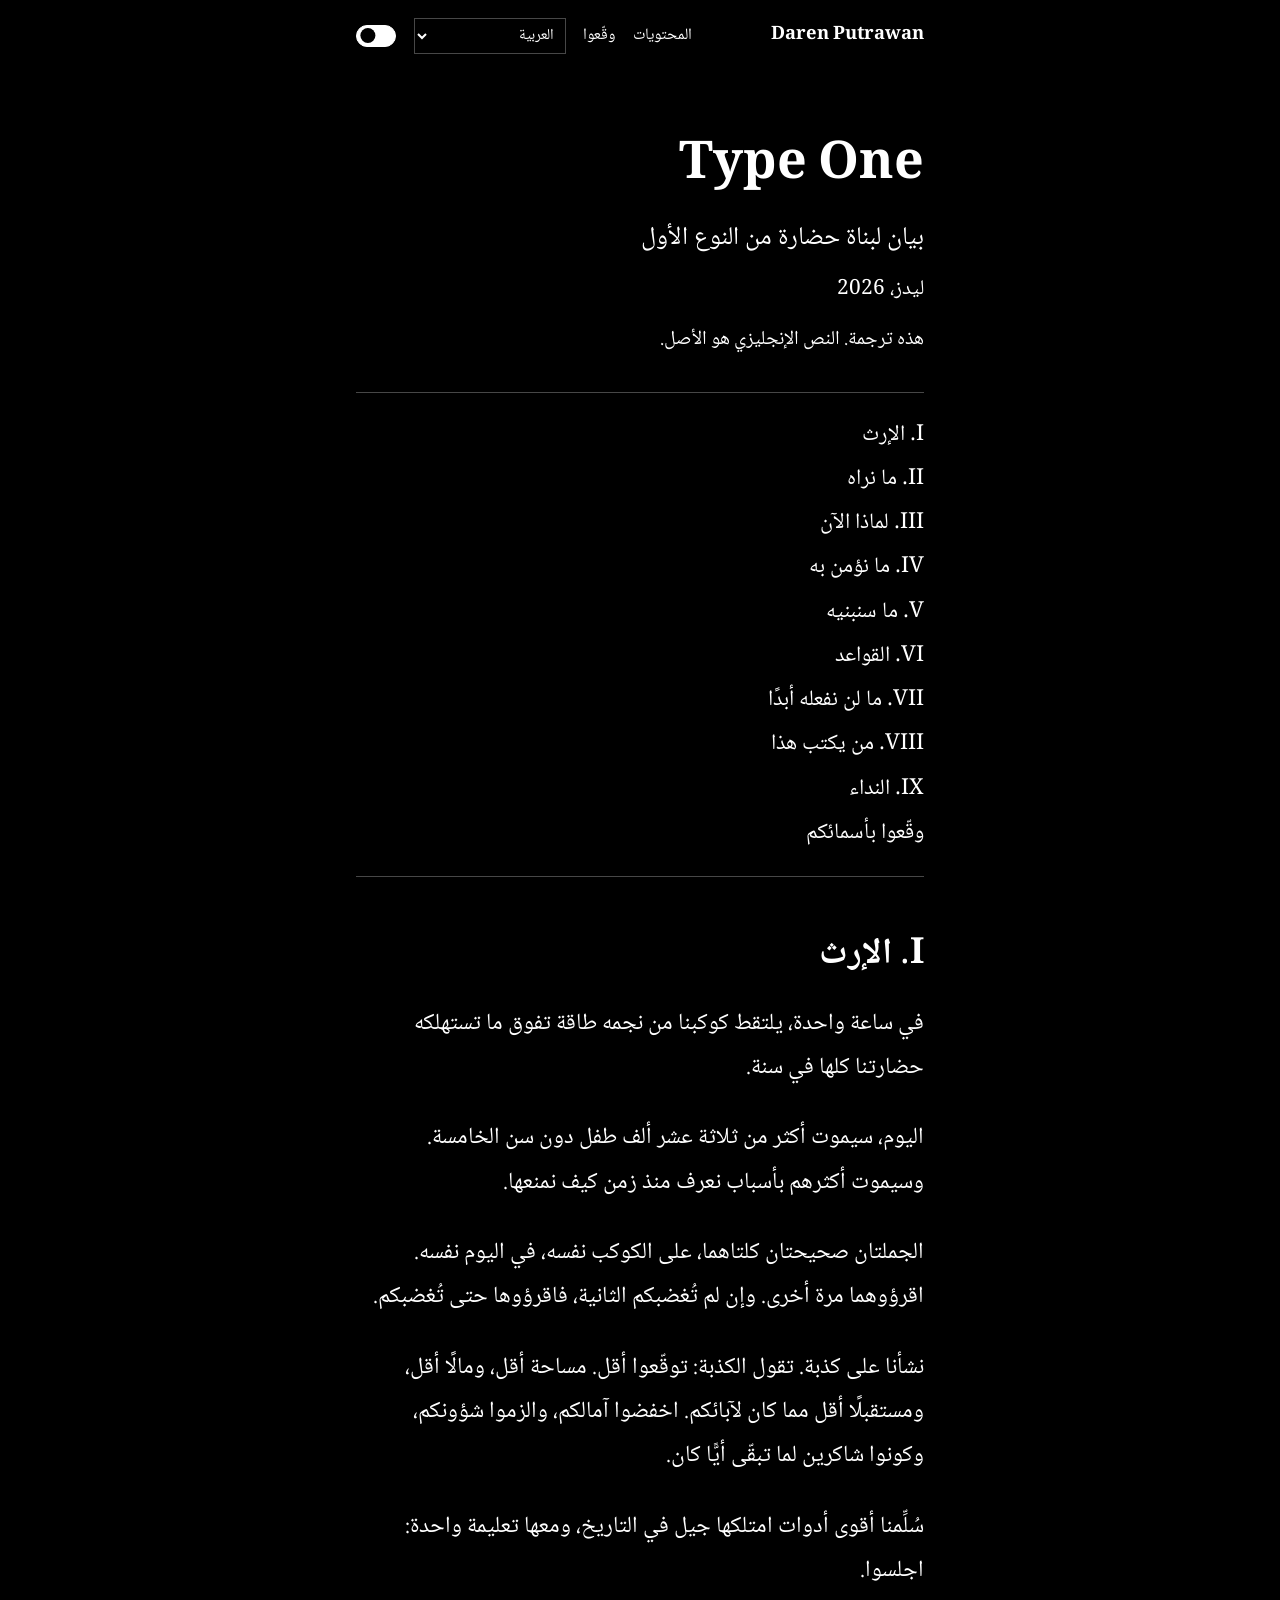
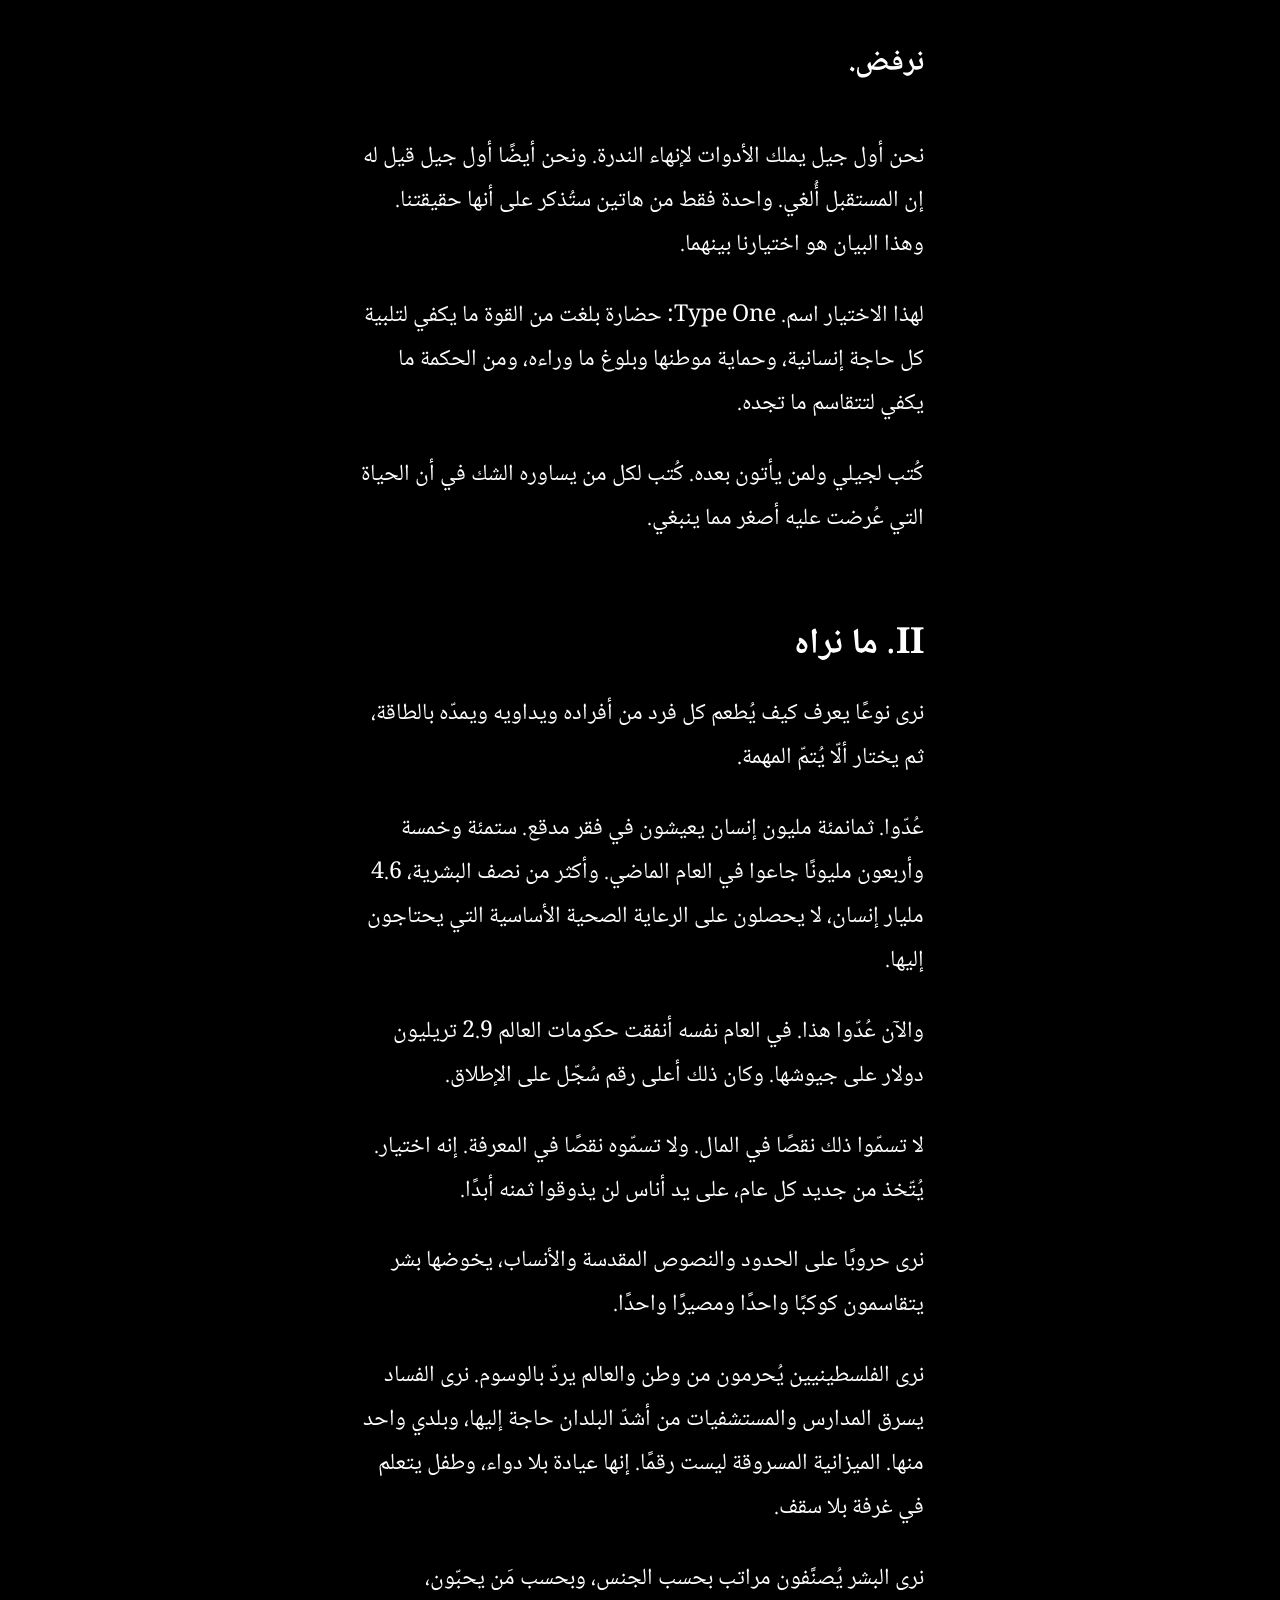
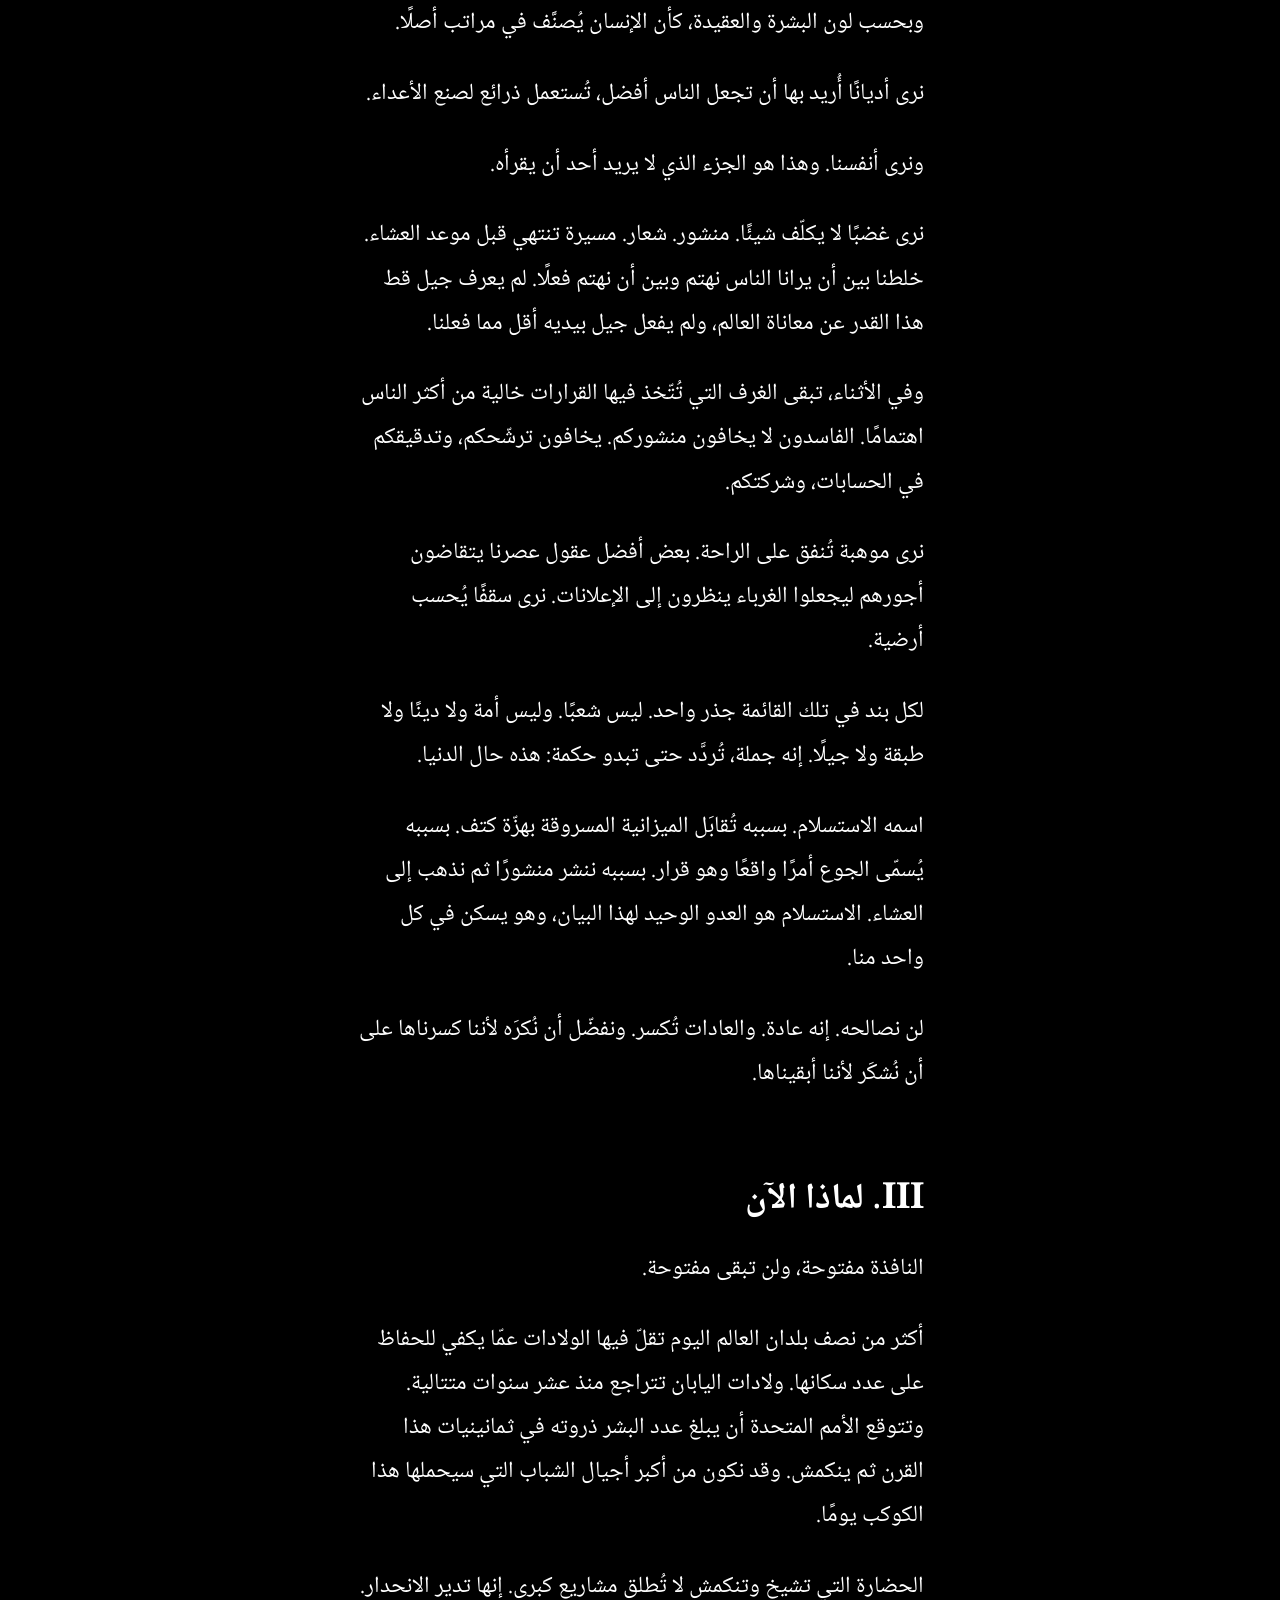
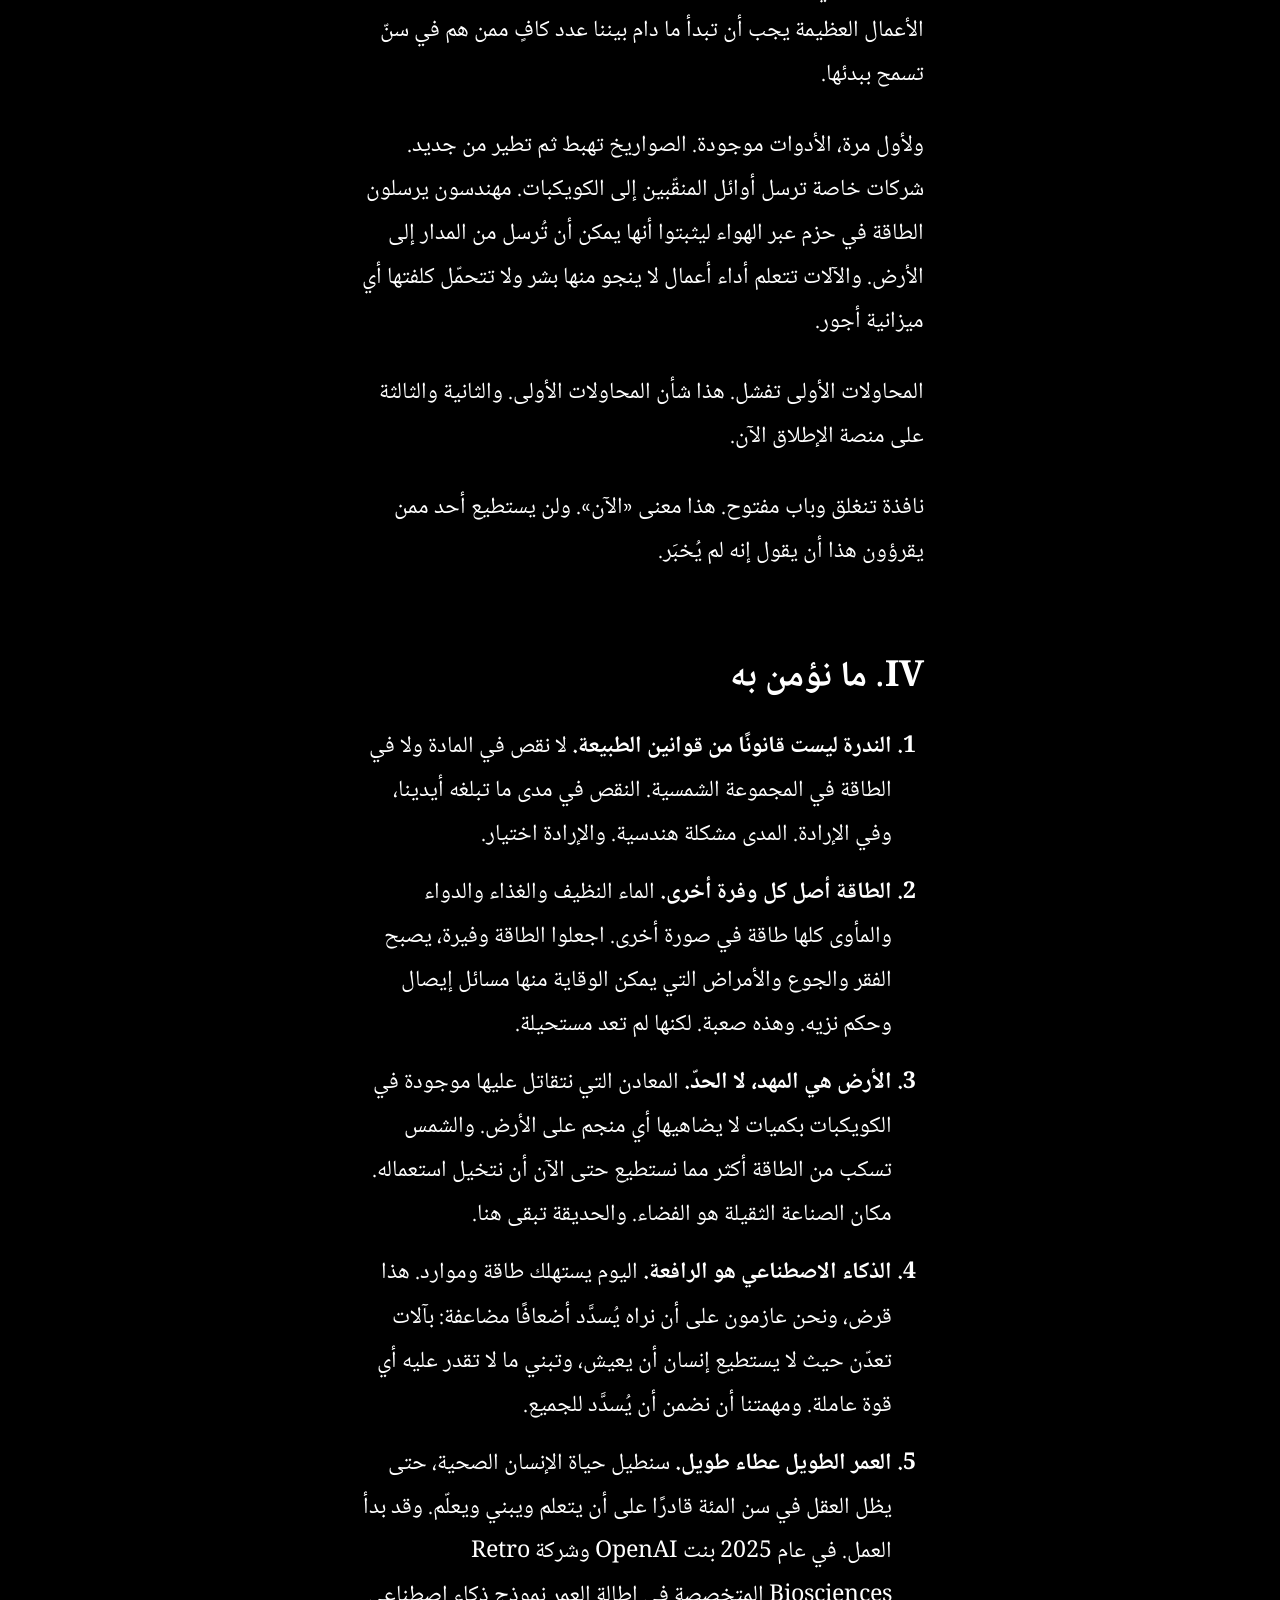
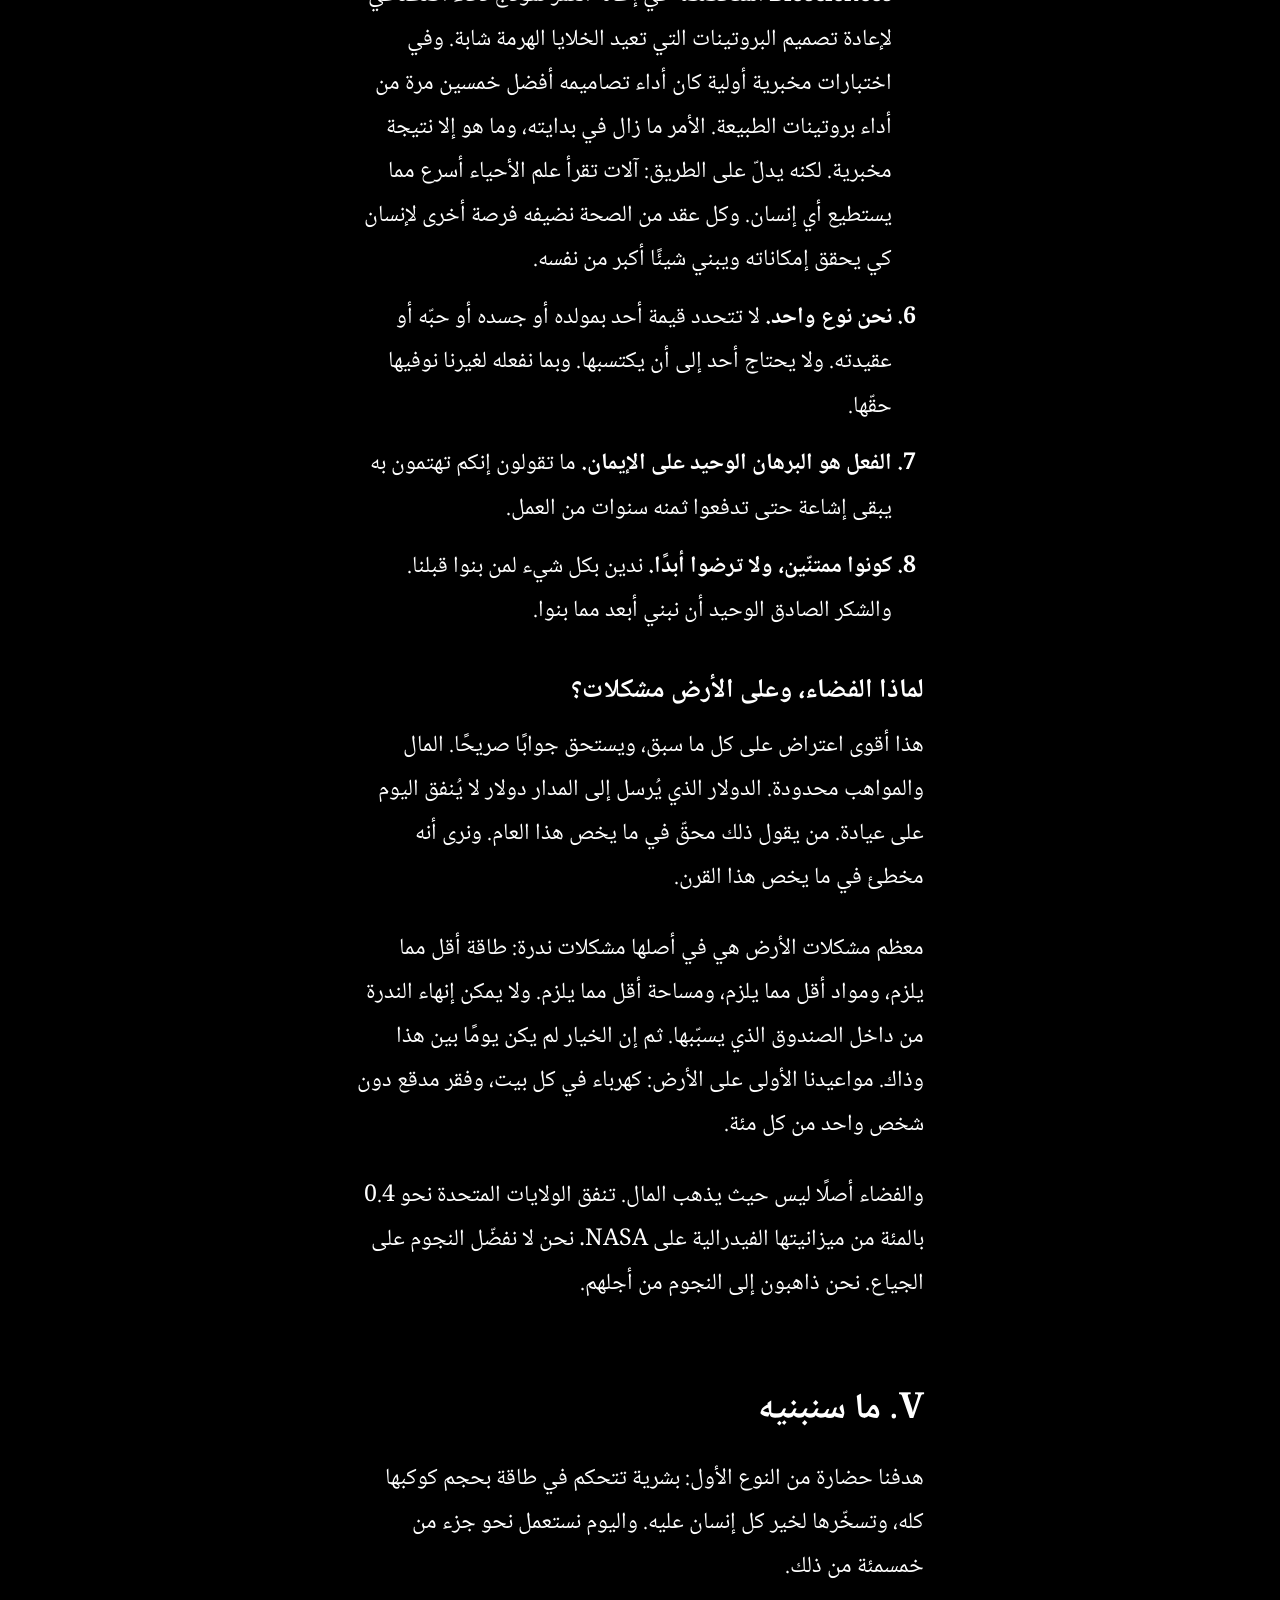
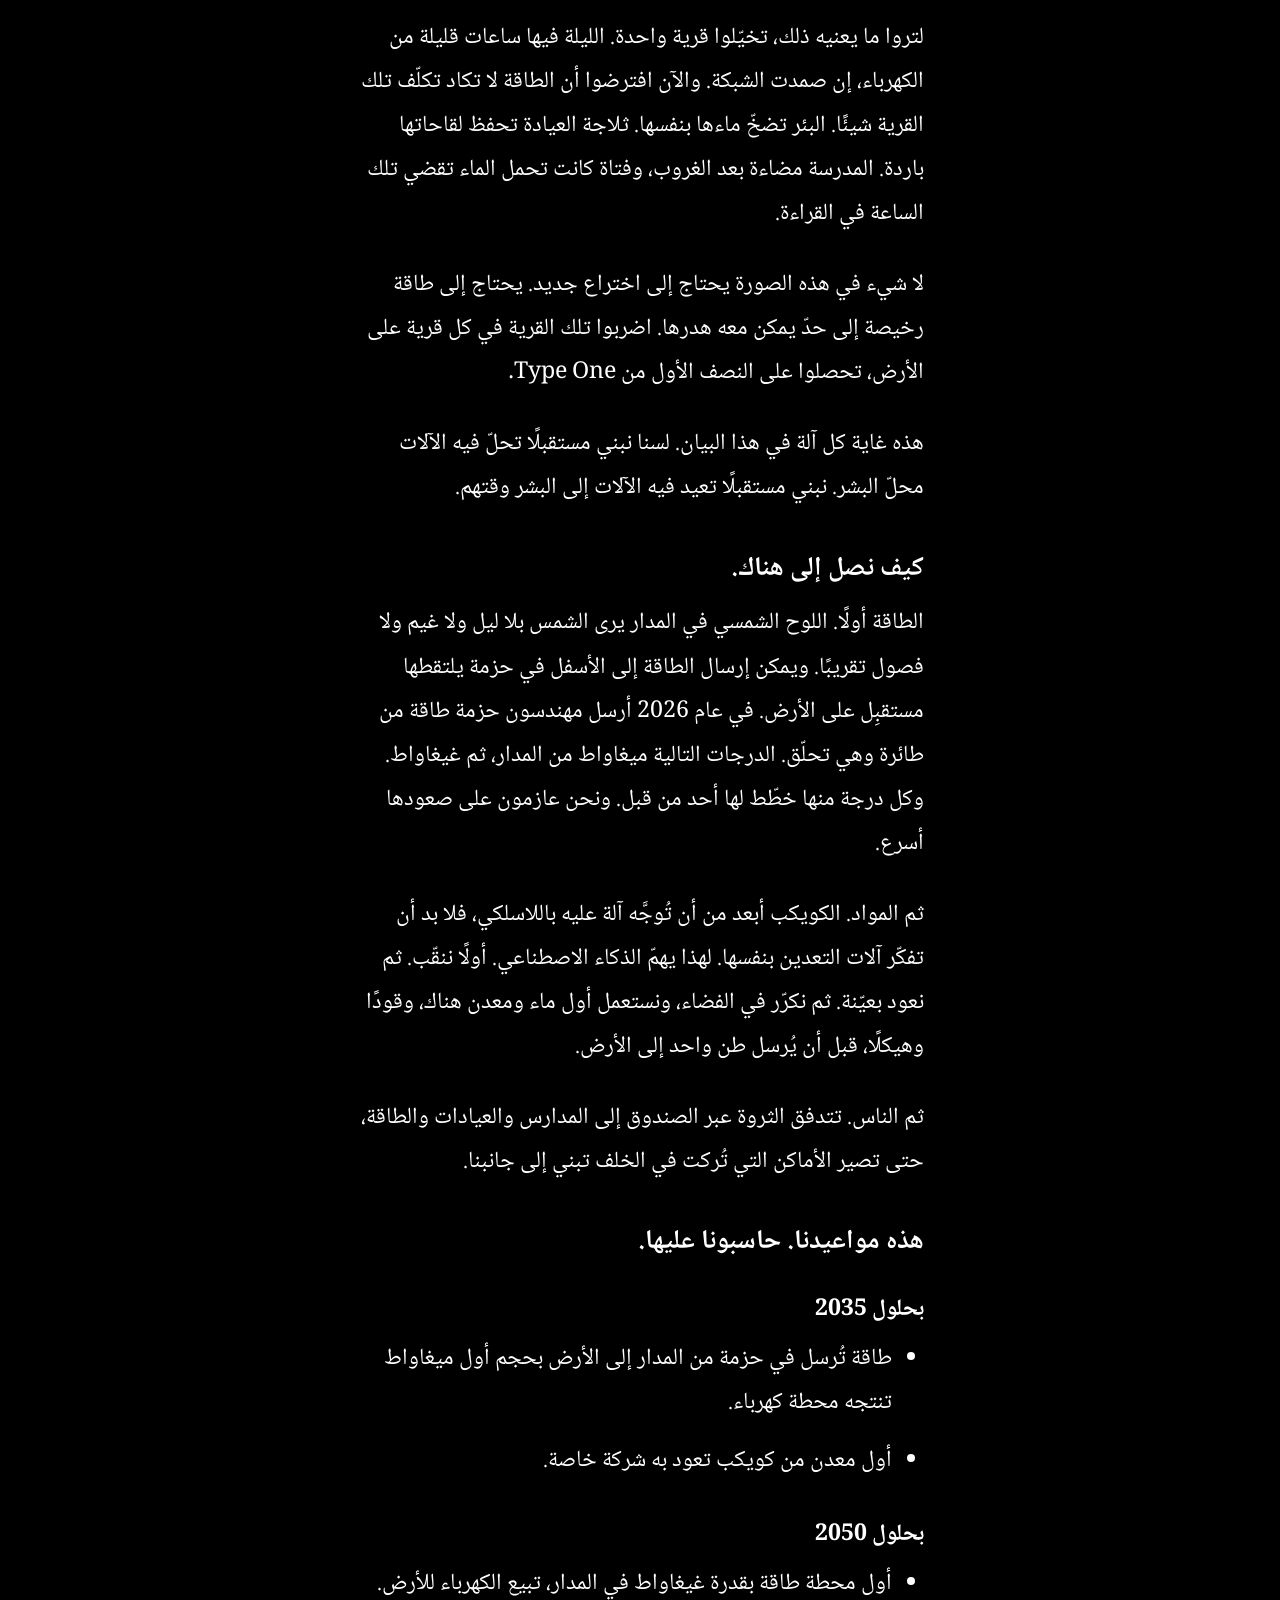
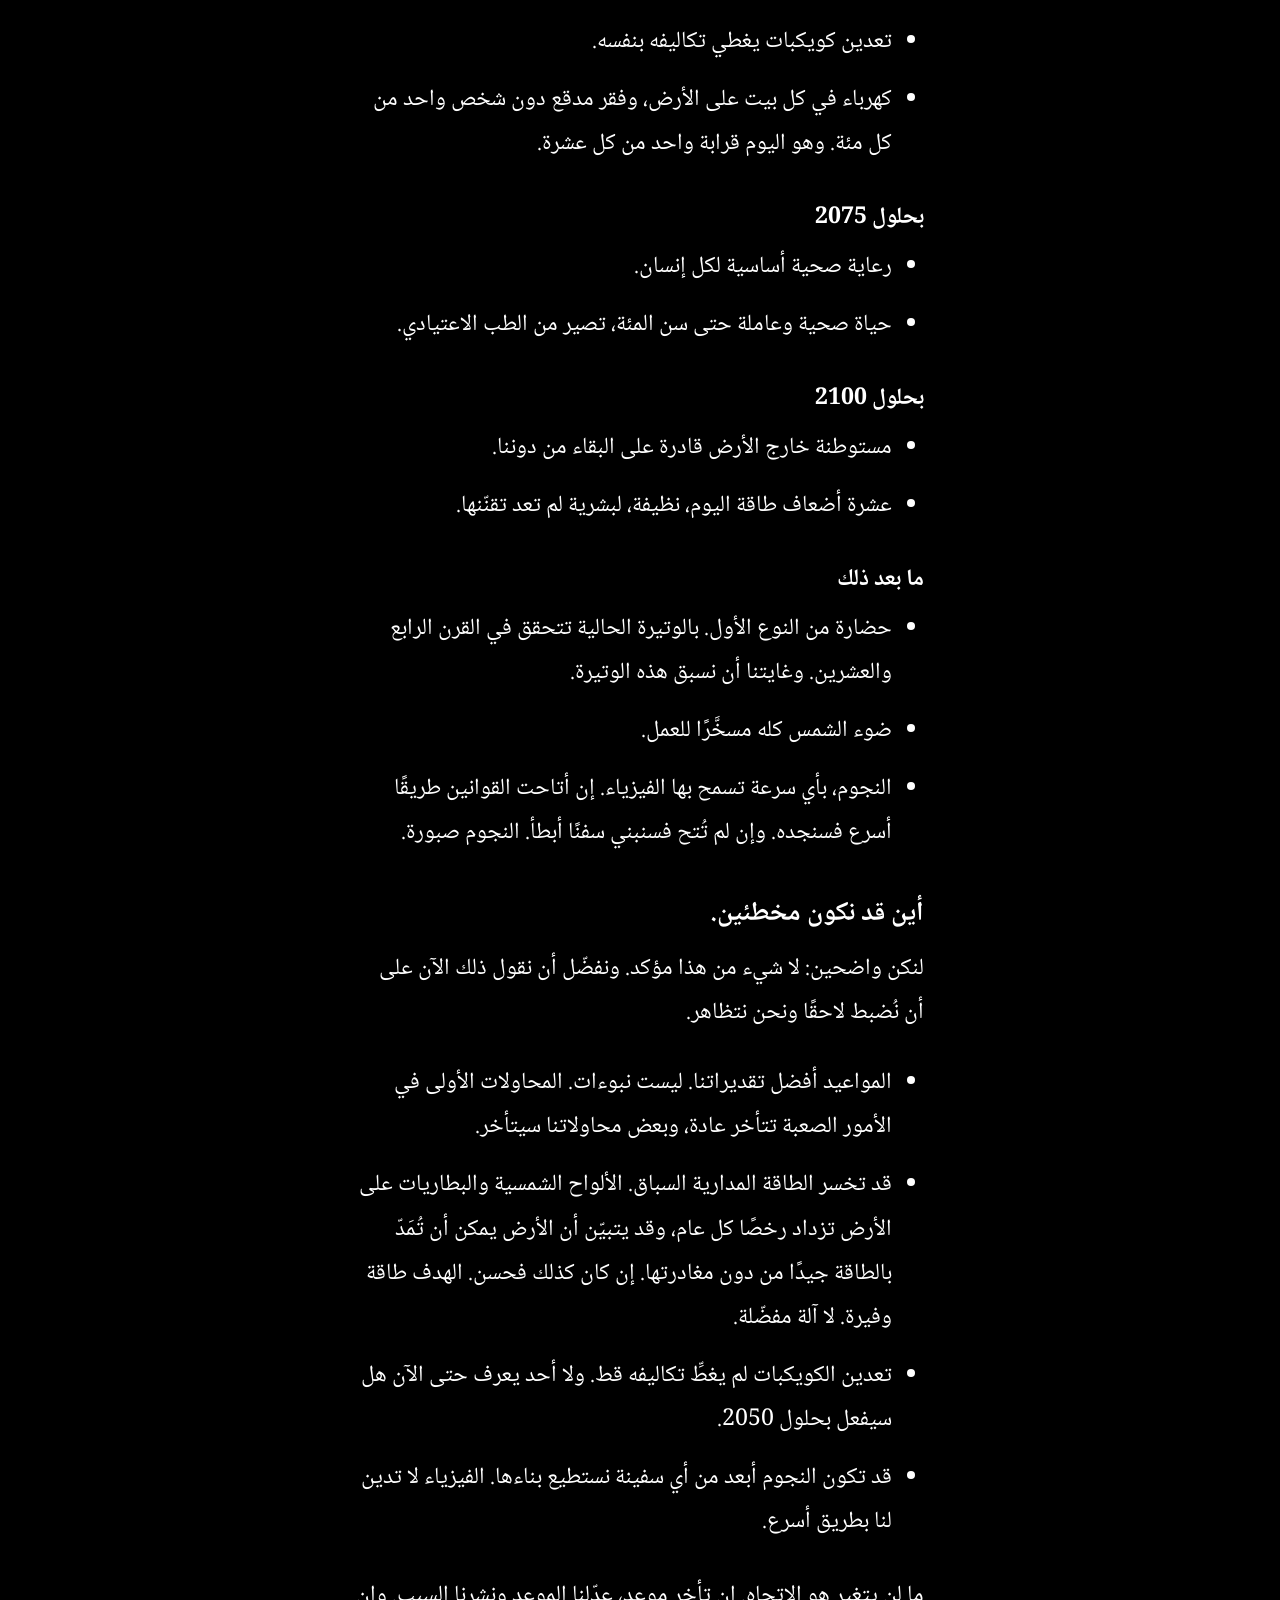
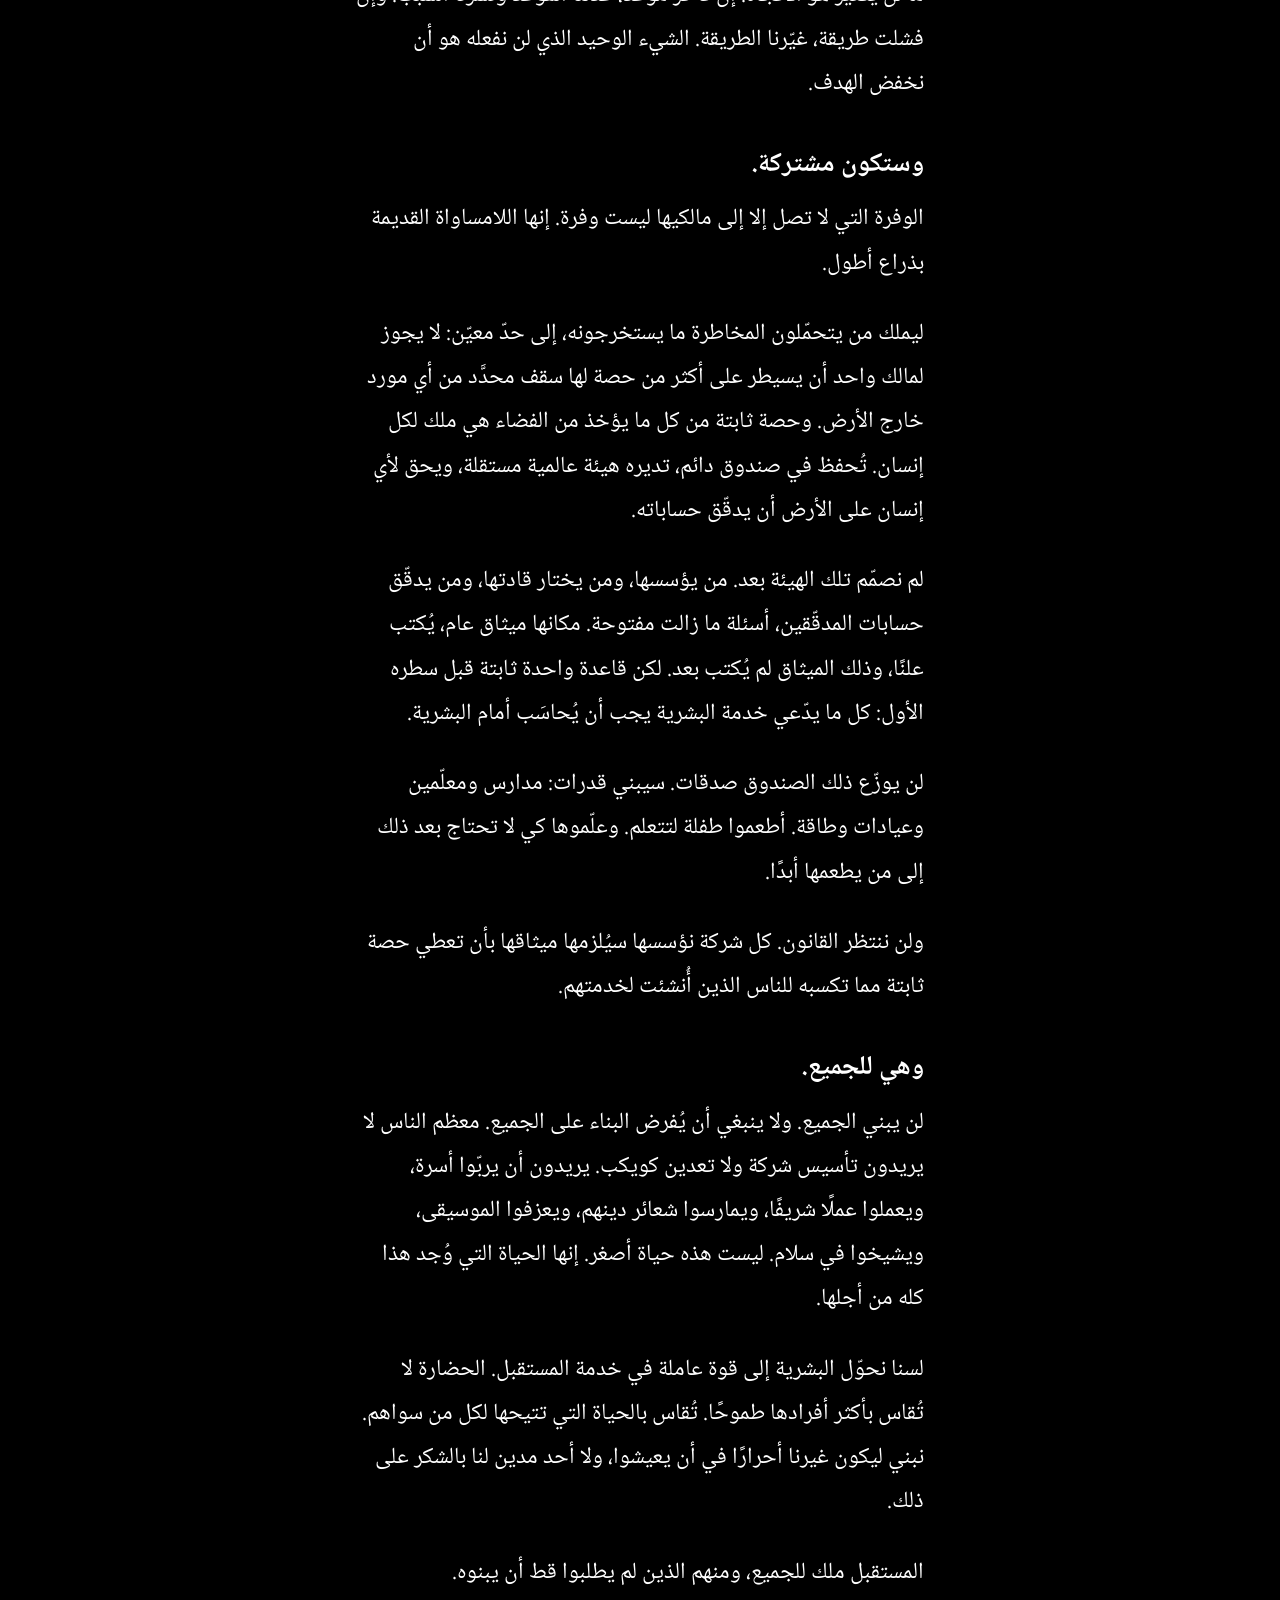
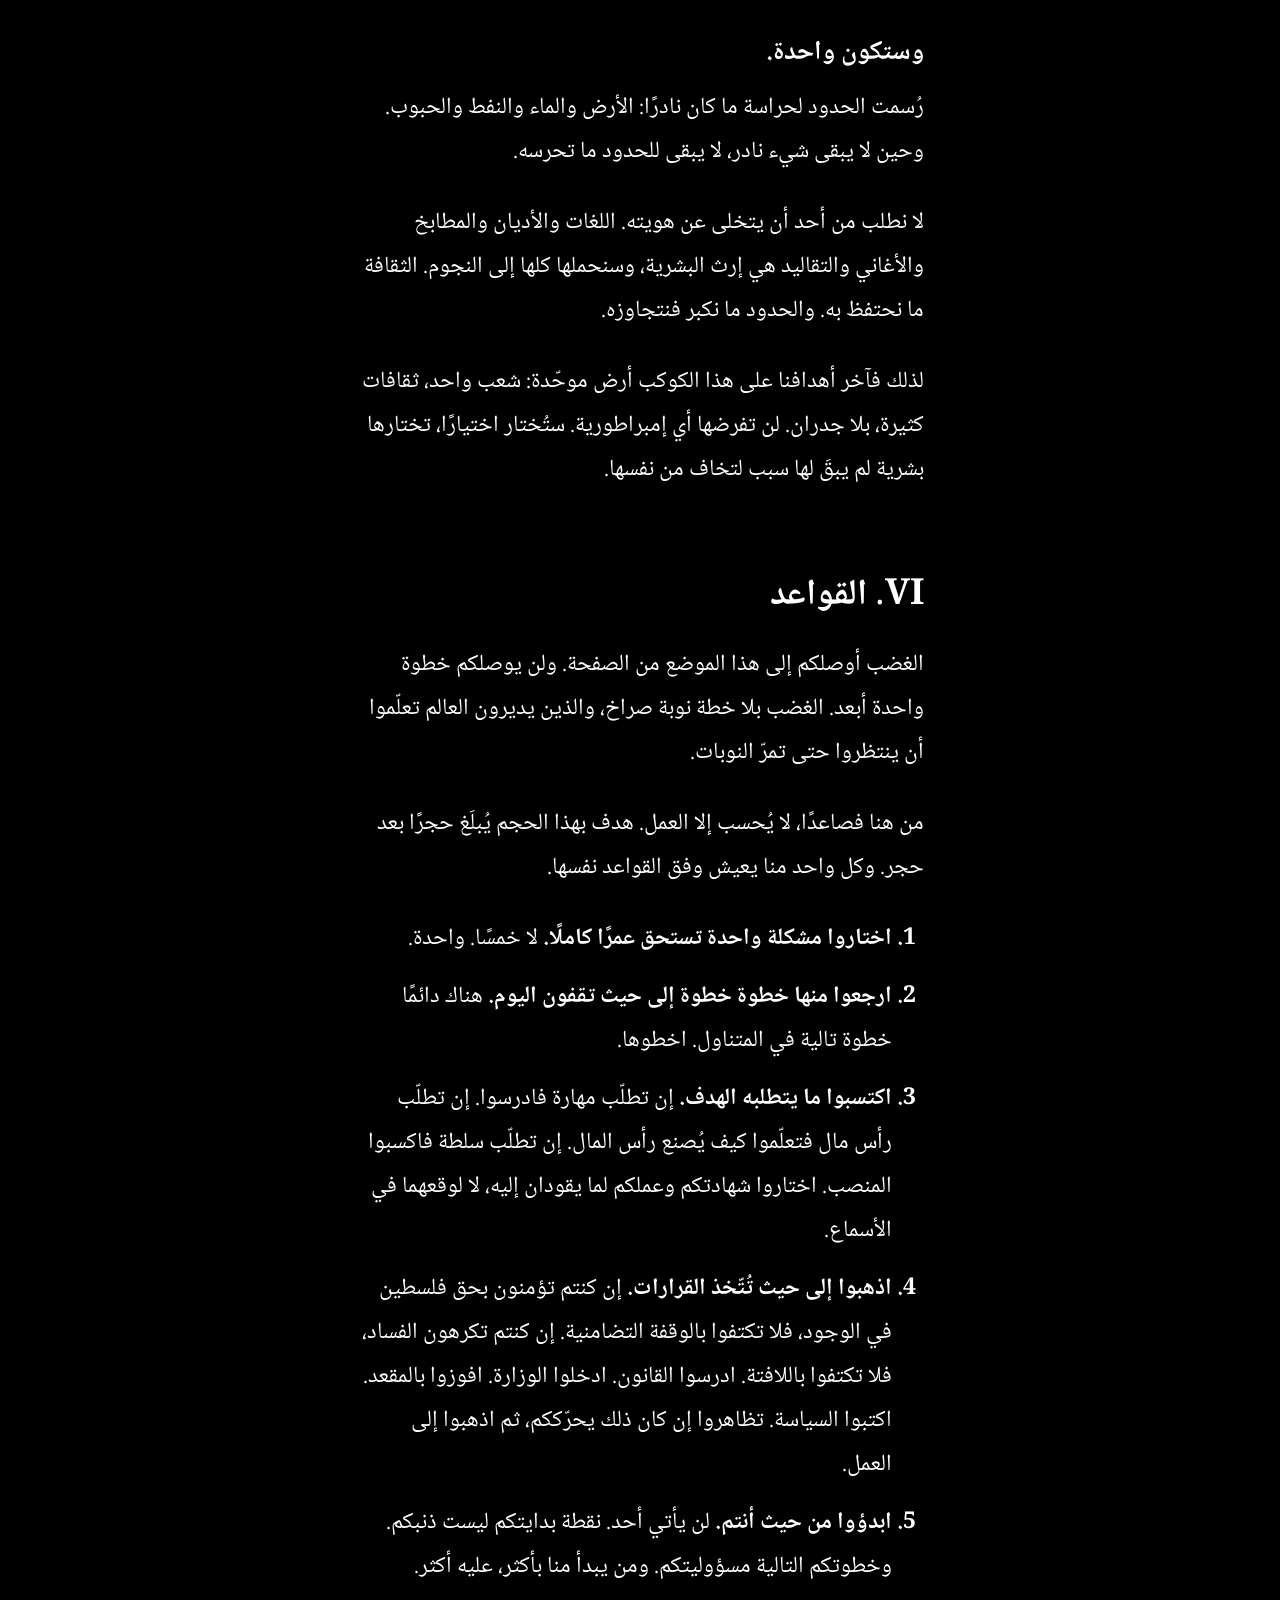
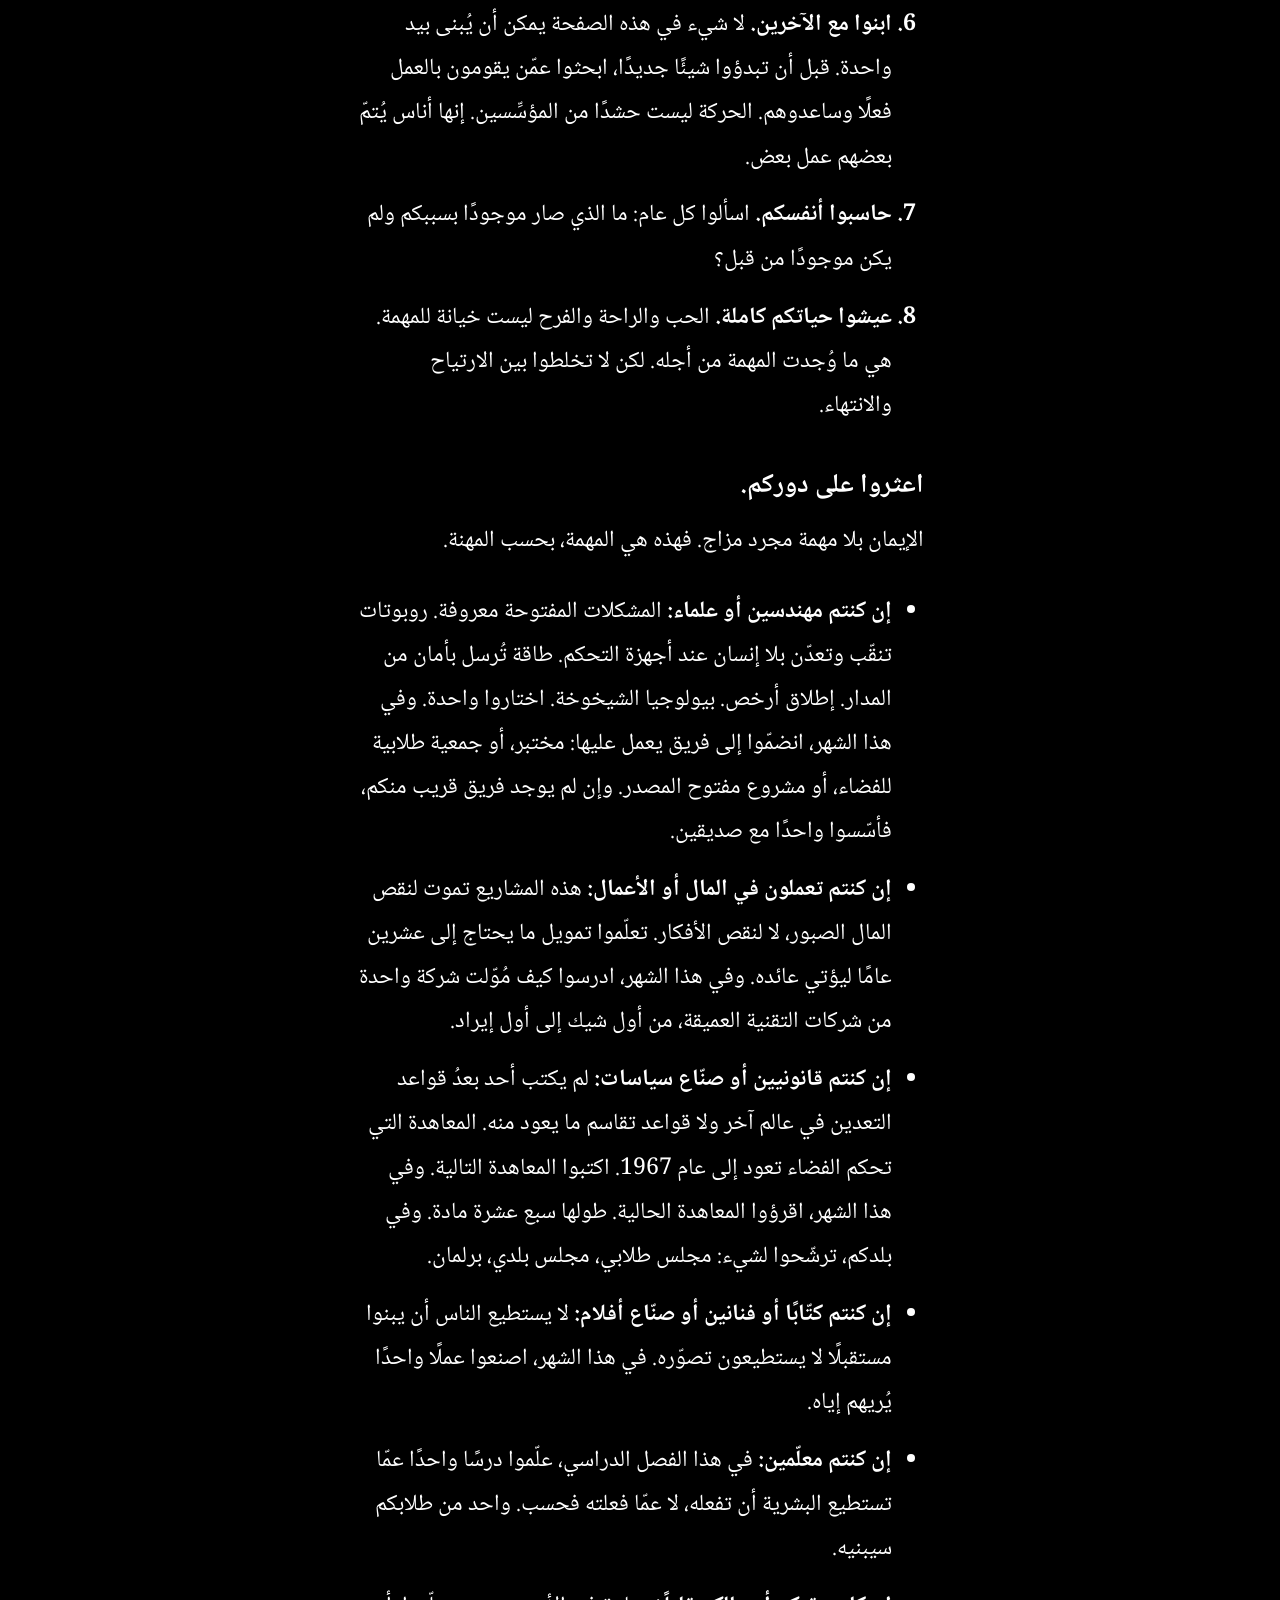
==== commit 6d005f88: "Update manifesto to Draft 4 in all eight languages Names resignation as the enemy, defines Type One " ====
--- a/ar/index.html
+++ b/ar/index.html
@@ -47,6 +47,7 @@
 <p>سُلِّمنا أقوى أدوات امتلكها جيل في التاريخ، ومعها تعليمة واحدة: اجلسوا.</p>
 <p class="shout">نرفض.</p>
 <p>نحن أول جيل يملك الأدوات لإنهاء الندرة. ونحن أيضًا أول جيل قيل له إن المستقبل أُلغي. واحدة فقط من هاتين ستُذكر على أنها حقيقتنا. وهذا البيان هو اختيارنا بينهما.</p>
+<p>لهذا الاختيار اسم. Type One: حضارة بلغت من القوة ما يكفي لتلبية كل حاجة إنسانية، وحماية موطنها وبلوغ ما وراءه، ومن الحكمة ما يكفي لتتقاسم ما تجده.</p>
 <p>كُتب لجيلي ولمن يأتون بعده. كُتب لكل من يساوره الشك في أن الحياة التي عُرضت عليه أصغر مما ينبغي.</p>
 </section>
 <section id="part-2"><h2><span class="num">II.</span> ما نراه</h2>
@@ -56,13 +57,15 @@
 <p>لا تسمّوا ذلك نقصًا في المال. ولا تسمّوه نقصًا في المعرفة. إنه اختيار. يُتّخذ من جديد كل عام، على يد أناس لن يذوقوا ثمنه أبدًا.</p>
 <p>نرى حروبًا على الحدود والنصوص المقدسة والأنساب، يخوضها بشر يتقاسمون كوكبًا واحدًا ومصيرًا واحدًا.</p>
 <p>نرى الفلسطينيين يُحرمون من وطن والعالم يردّ بالوسوم. نرى الفساد يسرق المدارس والمستشفيات من أشدّ البلدان حاجة إليها، وبلدي واحد منها. الميزانية المسروقة ليست رقمًا. إنها عيادة بلا دواء، وطفل يتعلم في غرفة بلا سقف.</p>
-<p>نرى البشر يُصنَّفون مراتب بحسب الجنس، وبحسب مَن يحبّون، وبحسب لون البشرة والعقيدة. بكل شيء إلا ما بنوه لغيرهم.</p>
+<p>نرى البشر يُصنَّفون مراتب بحسب الجنس، وبحسب مَن يحبّون، وبحسب لون البشرة والعقيدة، كأن الإنسان يُصنَّف في مراتب أصلًا.</p>
 <p>نرى أديانًا أُريد بها أن تجعل الناس أفضل، تُستعمل ذرائع لصنع الأعداء.</p>
 <p>ونرى أنفسنا. وهذا هو الجزء الذي لا يريد أحد أن يقرأه.</p>
 <p>نرى غضبًا لا يكلّف شيئًا. منشور. شعار. مسيرة تنتهي قبل موعد العشاء. خلطنا بين أن يرانا الناس نهتم وبين أن نهتم فعلًا. لم يعرف جيل قط هذا القدر عن معاناة العالم، ولم يفعل جيل بيديه أقل مما فعلنا.</p>
 <p>وفي الأثناء، تبقى الغرف التي تُتّخذ فيها القرارات خالية من أكثر الناس اهتمامًا. الفاسدون لا يخافون منشوركم. يخافون ترشّحكم، وتدقيقكم في الحسابات، وشركتكم.</p>
 <p>نرى موهبة تُنفق على الراحة. بعض أفضل عقول عصرنا يتقاضون أجورهم ليجعلوا الغرباء ينظرون إلى الإعلانات. نرى سقفًا يُحسب أرضية.</p>
-<p>لا نقبل هذا على أنه الحال الطبيعية للبشرية. إنه عادة. والعادات تُكسر. ونفضّل أن نُكرَه لأننا كسرناها على أن نُشكَر لأننا أبقيناها.</p>
+<p>لكل بند في تلك القائمة جذر واحد. ليس شعبًا. وليس أمة ولا دينًا ولا طبقة ولا جيلًا. إنه جملة، تُردَّد حتى تبدو حكمة: هذه حال الدنيا.</p>
+<p>اسمه الاستسلام. بسببه تُقابَل الميزانية المسروقة بهزّة كتف. بسببه يُسمّى الجوع أمرًا واقعًا وهو قرار. بسببه ننشر منشورًا ثم نذهب إلى العشاء. الاستسلام هو العدو الوحيد لهذا البيان، وهو يسكن في كل واحد منا.</p>
+<p>لن نصالحه. إنه عادة. والعادات تُكسر. ونفضّل أن نُكرَه لأننا كسرناها على أن نُشكَر لأننا أبقيناها.</p>
 </section>
 <section id="part-3"><h2><span class="num">III.</span> لماذا الآن</h2>
 <p>النافذة مفتوحة، ولن تبقى مفتوحة.</p>
@@ -73,7 +76,7 @@
 <p>نافذة تنغلق وباب مفتوح. هذا معنى «الآن». ولن يستطيع أحد ممن يقرؤون هذا أن يقول إنه لم يُخبَر.</p>
 </section>
 <section id="part-4"><h2><span class="num">IV.</span> ما نؤمن به</h2>
-<ol><li><strong>الندرة مشكلة هندسية.</strong> ليست قانونًا من قوانين الطبيعة. لا نقص في المادة ولا في الطاقة في المجموعة الشمسية. النقص الوحيد في مدى ما تبلغه أيدينا.</li><li><strong>الطاقة أصل كل وفرة أخرى.</strong> الماء النظيف والغذاء والدواء والمأوى كلها طاقة في صورة أخرى. اجعلوا الطاقة وفيرة، يصبح الفقر والجوع والأمراض التي يمكن الوقاية منها مسائل لوجستية.</li><li><strong>الأرض هي المهد، لا الحدّ.</strong> المعادن التي نتقاتل عليها موجودة في الكويكبات بكميات لا يضاهيها أي منجم على الأرض. والشمس تسكب من الطاقة أكثر مما نستطيع حتى الآن أن نتخيل استعماله. مكان الصناعة الثقيلة هو الفضاء. والحديقة تبقى هنا.</li><li><strong>الذكاء الاصطناعي هو الرافعة.</strong> اليوم يستهلك طاقة وموارد. هذا قرض، ونحن عازمون على أن نراه يُسدَّد أضعافًا مضاعفة: بآلات تعدّن حيث لا يستطيع إنسان أن يعيش، وتبني ما لا تقدر عليه أي قوة عاملة. ومهمتنا أن نضمن أن يُسدَّد للجميع.</li><li><strong>العمر الطويل عطاء طويل.</strong> سنطيل حياة الإنسان الصحية، حتى يظل العقل في سن المئة قادرًا على أن يتعلم ويبني ويعلّم. وقد بدأ العمل. في عام 2025 بنت OpenAI وشركة Retro Biosciences المتخصصة في إطالة العمر نموذج ذكاء اصطناعي لإعادة تصميم البروتينات التي تعيد الخلايا الهرمة شابة. وفي اختبارات مخبرية أولية كان أداء تصاميمه أفضل خمسين مرة من أداء بروتينات الطبيعة. الأمر ما زال في بدايته، وما هو إلا نتيجة مخبرية. لكنه يدلّ على الطريق: آلات تقرأ علم الأحياء أسرع مما يستطيع أي إنسان. وكل عقد من الصحة نضيفه فرصة أخرى لإنسان كي يحقق إمكاناته ويبني شيئًا أكبر من نفسه.</li><li><strong>نحن نوع واحد.</strong> لا تتحدد قيمة أحد بمولده أو جسده أو حبّه أو عقيدته. ولا يزيدها إلا ما يفعله لغيره.</li><li><strong>الفعل هو البرهان الوحيد على الإيمان.</strong> ما تقولون إنكم تهتمون به يبقى إشاعة حتى تدفعوا ثمنه سنوات من العمل.</li><li><strong>كونوا ممتنّين، ولا ترضوا أبدًا.</strong> ندين بكل شيء لمن بنوا قبلنا. والشكر الصادق الوحيد أن نبني أبعد مما بنوا.</li></ol>
+<ol><li><strong>الندرة ليست قانونًا من قوانين الطبيعة.</strong> لا نقص في المادة ولا في الطاقة في المجموعة الشمسية. النقص في مدى ما تبلغه أيدينا، وفي الإرادة. المدى مشكلة هندسية. والإرادة اختيار.</li><li><strong>الطاقة أصل كل وفرة أخرى.</strong> الماء النظيف والغذاء والدواء والمأوى كلها طاقة في صورة أخرى. اجعلوا الطاقة وفيرة، يصبح الفقر والجوع والأمراض التي يمكن الوقاية منها مسائل إيصال وحكم نزيه. وهذه صعبة. لكنها لم تعد مستحيلة.</li><li><strong>الأرض هي المهد، لا الحدّ.</strong> المعادن التي نتقاتل عليها موجودة في الكويكبات بكميات لا يضاهيها أي منجم على الأرض. والشمس تسكب من الطاقة أكثر مما نستطيع حتى الآن أن نتخيل استعماله. مكان الصناعة الثقيلة هو الفضاء. والحديقة تبقى هنا.</li><li><strong>الذكاء الاصطناعي هو الرافعة.</strong> اليوم يستهلك طاقة وموارد. هذا قرض، ونحن عازمون على أن نراه يُسدَّد أضعافًا مضاعفة: بآلات تعدّن حيث لا يستطيع إنسان أن يعيش، وتبني ما لا تقدر عليه أي قوة عاملة. ومهمتنا أن نضمن أن يُسدَّد للجميع.</li><li><strong>العمر الطويل عطاء طويل.</strong> سنطيل حياة الإنسان الصحية، حتى يظل العقل في سن المئة قادرًا على أن يتعلم ويبني ويعلّم. وقد بدأ العمل. في عام 2025 بنت OpenAI وشركة Retro Biosciences المتخصصة في إطالة العمر نموذج ذكاء اصطناعي لإعادة تصميم البروتينات التي تعيد الخلايا الهرمة شابة. وفي اختبارات مخبرية أولية كان أداء تصاميمه أفضل خمسين مرة من أداء بروتينات الطبيعة. الأمر ما زال في بدايته، وما هو إلا نتيجة مخبرية. لكنه يدلّ على الطريق: آلات تقرأ علم الأحياء أسرع مما يستطيع أي إنسان. وكل عقد من الصحة نضيفه فرصة أخرى لإنسان كي يحقق إمكاناته ويبني شيئًا أكبر من نفسه.</li><li><strong>نحن نوع واحد.</strong> لا تتحدد قيمة أحد بمولده أو جسده أو حبّه أو عقيدته. ولا يحتاج أحد إلى أن يكتسبها. وبما نفعله لغيرنا نوفيها حقّها.</li><li><strong>الفعل هو البرهان الوحيد على الإيمان.</strong> ما تقولون إنكم تهتمون به يبقى إشاعة حتى تدفعوا ثمنه سنوات من العمل.</li><li><strong>كونوا ممتنّين، ولا ترضوا أبدًا.</strong> ندين بكل شيء لمن بنوا قبلنا. والشكر الصادق الوحيد أن نبني أبعد مما بنوا.</li></ol>
 <h3><strong>لماذا الفضاء، وعلى الأرض مشكلات؟</strong></h3>
 <p>هذا أقوى اعتراض على كل ما سبق، ويستحق جوابًا صريحًا. المال والمواهب محدودة. الدولار الذي يُرسل إلى المدار دولار لا يُنفق اليوم على عيادة. من يقول ذلك محقّ في ما يخص هذا العام. ونرى أنه مخطئ في ما يخص هذا القرن.</p>
 <p>معظم مشكلات الأرض هي في أصلها مشكلات ندرة: طاقة أقل مما يلزم، ومواد أقل مما يلزم، ومساحة أقل مما يلزم. ولا يمكن إنهاء الندرة من داخل الصندوق الذي يسبّبها. ثم إن الخيار لم يكن يومًا بين هذا وذاك. مواعيدنا الأولى على الأرض: كهرباء في كل بيت، وفقر مدقع دون شخص واحد من كل مئة.</p>
@@ -83,6 +86,7 @@
 <p>هدفنا حضارة من النوع الأول: بشرية تتحكم في طاقة بحجم كوكبها كله، وتسخّرها لخير كل إنسان عليه. واليوم نستعمل نحو جزء من خمسمئة من ذلك.</p>
 <p>لتروا ما يعنيه ذلك، تخيّلوا قرية واحدة. الليلة فيها ساعات قليلة من الكهرباء، إن صمدت الشبكة. والآن افترضوا أن الطاقة لا تكاد تكلّف تلك القرية شيئًا. البئر تضخّ ماءها بنفسها. ثلاجة العيادة تحفظ لقاحاتها باردة. المدرسة مضاءة بعد الغروب، وفتاة كانت تحمل الماء تقضي تلك الساعة في القراءة.</p>
 <p>لا شيء في هذه الصورة يحتاج إلى اختراع جديد. يحتاج إلى طاقة رخيصة إلى حدّ يمكن معه هدرها. اضربوا تلك القرية في كل قرية على الأرض، تحصلوا على النصف الأول من Type One.</p>
+<p>هذه غاية كل آلة في هذا البيان. لسنا نبني مستقبلًا تحلّ فيه الآلات محلّ البشر. نبني مستقبلًا تعيد فيه الآلات إلى البشر وقتهم.</p>
 <h3><strong>كيف نصل إلى هناك.</strong></h3>
 <p>الطاقة أولًا. اللوح الشمسي في المدار يرى الشمس بلا ليل ولا غيم ولا فصول تقريبًا. ويمكن إرسال الطاقة إلى الأسفل في حزمة يلتقطها مستقبِل على الأرض. في عام 2026 أرسل مهندسون حزمة طاقة من طائرة وهي تحلّق. الدرجات التالية ميغاواط من المدار، ثم غيغاواط. وكل درجة منها خطّط لها أحد من قبل. ونحن عازمون على صعودها أسرع.</p>
 <p>ثم المواد. الكويكب أبعد من أن تُوجَّه آلة عليه باللاسلكي، فلا بد أن تفكّر آلات التعدين بنفسها. لهذا يهمّ الذكاء الاصطناعي. أولًا ننقّب. ثم نعود بعيّنة. ثم نكرّر في الفضاء، ونستعمل أول ماء ومعدن هناك، وقودًا وهيكلًا، قبل أن يُرسل طن واحد إلى الأرض.</p>
@@ -105,8 +109,13 @@
 <h3><strong>وستكون مشتركة.</strong></h3>
 <p>الوفرة التي لا تصل إلا إلى مالكيها ليست وفرة. إنها اللامساواة القديمة بذراع أطول.</p>
 <p>ليملك من يتحمّلون المخاطرة ما يستخرجونه، إلى حدّ معيّن: لا يجوز لمالك واحد أن يسيطر على أكثر من حصة لها سقف محدَّد من أي مورد خارج الأرض. وحصة ثابتة من كل ما يؤخذ من الفضاء هي ملك لكل إنسان. تُحفظ في صندوق دائم، تديره هيئة عالمية مستقلة، ويحق لأي إنسان على الأرض أن يدقّق حساباته.</p>
+<p>لم نصمّم تلك الهيئة بعد. من يؤسسها، ومن يختار قادتها، ومن يدقّق حسابات المدقّقين، أسئلة ما زالت مفتوحة. مكانها ميثاق عام، يُكتب علنًا، وذلك الميثاق لم يُكتب بعد. لكن قاعدة واحدة ثابتة قبل سطره الأول: كل ما يدّعي خدمة البشرية يجب أن يُحاسَب أمام البشرية.</p>
 <p>لن يوزّع ذلك الصندوق صدقات. سيبني قدرات: مدارس ومعلّمين وعيادات وطاقة. أطعموا طفلة لتتعلم. وعلّموها كي لا تحتاج بعد ذلك إلى من يطعمها أبدًا.</p>
 <p>ولن ننتظر القانون. كل شركة نؤسسها سيُلزمها ميثاقها بأن تعطي حصة ثابتة مما تكسبه للناس الذين أُنشئت لخدمتهم.</p>
+<h3><strong>وهي للجميع.</strong></h3>
+<p>لن يبني الجميع. ولا ينبغي أن يُفرض البناء على الجميع. معظم الناس لا يريدون تأسيس شركة ولا تعدين كويكب. يريدون أن يربّوا أسرة، ويعملوا عملًا شريفًا، ويمارسوا شعائر دينهم، ويعزفوا الموسيقى، ويشيخوا في سلام. ليست هذه حياة أصغر. إنها الحياة التي وُجد هذا كله من أجلها.</p>
+<p>لسنا نحوّل البشرية إلى قوة عاملة في خدمة المستقبل. الحضارة لا تُقاس بأكثر أفرادها طموحًا. تُقاس بالحياة التي تتيحها لكل من سواهم. نبني ليكون غيرنا أحرارًا في أن يعيشوا، ولا أحد مدين لنا بالشكر على ذلك.</p>
+<p>المستقبل ملك للجميع، ومنهم الذين لم يطلبوا قط أن يبنوه.</p>
 <h3><strong>وستكون واحدة.</strong></h3>
 <p>رُسمت الحدود لحراسة ما كان نادرًا: الأرض والماء والنفط والحبوب. وحين لا يبقى شيء نادر، لا يبقى للحدود ما تحرسه.</p>
 <p>لا نطلب من أحد أن يتخلى عن هويته. اللغات والأديان والمطابخ والأغاني والتقاليد هي إرث البشرية، وسنحملها كلها إلى النجوم. الثقافة ما نحتفظ به. والحدود ما نكبر فنتجاوزه.</p>
@@ -115,17 +124,17 @@
 <section id="part-6"><h2><span class="num">VI.</span> القواعد</h2>
 <p>الغضب أوصلكم إلى هذا الموضع من الصفحة. ولن يوصلكم خطوة واحدة أبعد. الغضب بلا خطة نوبة صراخ، والذين يديرون العالم تعلّموا أن ينتظروا حتى تمرّ النوبات.</p>
 <p>من هنا فصاعدًا، لا يُحسب إلا العمل. هدف بهذا الحجم يُبلَغ حجرًا بعد حجر. وكل واحد منا يعيش وفق القواعد نفسها.</p>
-<ol><li><strong>اختاروا مشكلة واحدة تستحق عمرًا كاملًا.</strong> لا خمسًا. واحدة.</li><li><strong>ارجعوا منها خطوة خطوة إلى حيث تقفون اليوم.</strong> هناك دائمًا خطوة تالية في المتناول. اخطوها.</li><li><strong>اكتسبوا ما يتطلبه الهدف.</strong> إن تطلّب مهارة فادرسوا. إن تطلّب رأس مال فتعلّموا كيف يُصنع رأس المال. إن تطلّب سلطة فاكسبوا المنصب. اختاروا شهادتكم وعملكم لما يقودان إليه، لا لوقعهما في الأسماع.</li><li><strong>اذهبوا إلى حيث تُتّخذ القرارات.</strong> إن كنتم تؤمنون بحق فلسطين في الوجود، فلا تكتفوا بالوقفة التضامنية. إن كنتم تكرهون الفساد، فلا تكتفوا باللافتة. ادرسوا القانون. ادخلوا الوزارة. افوزوا بالمقعد. اكتبوا السياسة. تظاهروا إن كان ذلك يحرّككم، ثم اذهبوا إلى العمل.</li><li><strong>ابدؤوا من حيث أنتم.</strong> لن يأتي أحد. نقطة بدايتكم ليست ذنبكم. وخطوتكم التالية مسؤوليتكم. ومن يبدأ منا بأكثر، عليه أكثر.</li><li><strong>حاسبوا أنفسكم.</strong> اسألوا كل عام: ما الذي صار موجودًا بسببكم ولم يكن موجودًا من قبل؟</li><li><strong>عيشوا حياتكم كاملة.</strong> الحب والراحة والفرح ليست خيانة للمهمة. هي ما وُجدت المهمة من أجله. لكن لا تخلطوا بين الارتياح والانتهاء.</li></ol>
+<ol><li><strong>اختاروا مشكلة واحدة تستحق عمرًا كاملًا.</strong> لا خمسًا. واحدة.</li><li><strong>ارجعوا منها خطوة خطوة إلى حيث تقفون اليوم.</strong> هناك دائمًا خطوة تالية في المتناول. اخطوها.</li><li><strong>اكتسبوا ما يتطلبه الهدف.</strong> إن تطلّب مهارة فادرسوا. إن تطلّب رأس مال فتعلّموا كيف يُصنع رأس المال. إن تطلّب سلطة فاكسبوا المنصب. اختاروا شهادتكم وعملكم لما يقودان إليه، لا لوقعهما في الأسماع.</li><li><strong>اذهبوا إلى حيث تُتّخذ القرارات.</strong> إن كنتم تؤمنون بحق فلسطين في الوجود، فلا تكتفوا بالوقفة التضامنية. إن كنتم تكرهون الفساد، فلا تكتفوا باللافتة. ادرسوا القانون. ادخلوا الوزارة. افوزوا بالمقعد. اكتبوا السياسة. تظاهروا إن كان ذلك يحرّككم، ثم اذهبوا إلى العمل.</li><li><strong>ابدؤوا من حيث أنتم.</strong> لن يأتي أحد. نقطة بدايتكم ليست ذنبكم. وخطوتكم التالية مسؤوليتكم. ومن يبدأ منا بأكثر، عليه أكثر.</li><li><strong>ابنوا مع الآخرين.</strong> لا شيء في هذه الصفحة يمكن أن يُبنى بيد واحدة. قبل أن تبدؤوا شيئًا جديدًا، ابحثوا عمّن يقومون بالعمل فعلًا وساعدوهم. الحركة ليست حشدًا من المؤسِّسين. إنها أناس يُتمّ بعضهم عمل بعض.</li><li><strong>حاسبوا أنفسكم.</strong> اسألوا كل عام: ما الذي صار موجودًا بسببكم ولم يكن موجودًا من قبل؟</li><li><strong>عيشوا حياتكم كاملة.</strong> الحب والراحة والفرح ليست خيانة للمهمة. هي ما وُجدت المهمة من أجله. لكن لا تخلطوا بين الارتياح والانتهاء.</li></ol>
 <h3><strong>اعثروا على دوركم.</strong></h3>
 <p>الإيمان بلا مهمة مجرد مزاج. فهذه هي المهمة، بحسب المهنة.</p>
-<ul><li><strong>إن كنتم مهندسين أو علماء:</strong> المشكلات المفتوحة معروفة. روبوتات تنقّب وتعدّن بلا إنسان عند أجهزة التحكم. طاقة تُرسل بأمان من المدار. إطلاق أرخص. بيولوجيا الشيخوخة. اختاروا واحدة. وفي هذا الشهر، انضمّوا إلى فريق يعمل عليها: مختبر، أو جمعية طلابية للفضاء، أو مشروع مفتوح المصدر. وإن لم يوجد فريق قريب منكم، فأسّسوا واحدًا مع صديقين.</li><li><strong>إن كنتم تعملون في المال أو الأعمال:</strong> هذه المشاريع تموت لنقص المال الصبور، لا لنقص الأفكار. تعلّموا تمويل ما يحتاج إلى عشرين عامًا ليؤتي عائده. وفي هذا الشهر، ادرسوا كيف مُوّلت شركة واحدة من شركات التقنية العميقة، من أول شيك إلى أول إيراد.</li><li><strong>إن كنتم قانونيين أو صنّاع سياسات:</strong> لم يكتب أحد بعدُ قواعد التعدين في عالم آخر ولا قواعد تقاسم ما يعود منه. المعاهدة التي تحكم الفضاء تعود إلى عام 1967. اكتبوا المعاهدة التالية. وفي هذا الشهر، اقرؤوا المعاهدة الحالية. طولها سبع عشرة مادة. وفي بلدكم، ترشّحوا لشيء: مجلس طلابي، مجلس بلدي، برلمان.</li><li><strong>إن كنتم كتّابًا أو فنانين أو صنّاع أفلام:</strong> لا يستطيع الناس أن يبنوا مستقبلًا لا يستطيعون تصوّره. في هذا الشهر، اصنعوا عملًا واحدًا يُريهم إياه.</li><li><strong>إن كنتم معلّمين:</strong> في هذا الفصل الدراسي، علّموا درسًا واحدًا عمّا تستطيع البشرية أن تفعله، لا عمّا فعلته فحسب. واحد من طلابكم سيبنيه.</li><li><strong>إن لم تكونوا أيًّا من هؤلاء:</strong> فأنتم مع ذلك ناخبون وزبائن وآباء وأمهات وأصدقاء. صوّتوا للبناة. اشتروا من البناة. ربّوا بناة. وعيشوا وفق القواعد.</li></ul>
+<ul><li><strong>إن كنتم مهندسين أو علماء:</strong> المشكلات المفتوحة معروفة. روبوتات تنقّب وتعدّن بلا إنسان عند أجهزة التحكم. طاقة تُرسل بأمان من المدار. إطلاق أرخص. بيولوجيا الشيخوخة. اختاروا واحدة. وفي هذا الشهر، انضمّوا إلى فريق يعمل عليها: مختبر، أو جمعية طلابية للفضاء، أو مشروع مفتوح المصدر. وإن لم يوجد فريق قريب منكم، فأسّسوا واحدًا مع صديقين.</li><li><strong>إن كنتم تعملون في المال أو الأعمال:</strong> هذه المشاريع تموت لنقص المال الصبور، لا لنقص الأفكار. تعلّموا تمويل ما يحتاج إلى عشرين عامًا ليؤتي عائده. وفي هذا الشهر، ادرسوا كيف مُوّلت شركة واحدة من شركات التقنية العميقة، من أول شيك إلى أول إيراد.</li><li><strong>إن كنتم قانونيين أو صنّاع سياسات:</strong> لم يكتب أحد بعدُ قواعد التعدين في عالم آخر ولا قواعد تقاسم ما يعود منه. المعاهدة التي تحكم الفضاء تعود إلى عام 1967. اكتبوا المعاهدة التالية. وفي هذا الشهر، اقرؤوا المعاهدة الحالية. طولها سبع عشرة مادة. وفي بلدكم، ترشّحوا لشيء: مجلس طلابي، مجلس بلدي، برلمان.</li><li><strong>إن كنتم كتّابًا أو فنانين أو صنّاع أفلام:</strong> لا يستطيع الناس أن يبنوا مستقبلًا لا يستطيعون تصوّره. في هذا الشهر، اصنعوا عملًا واحدًا يُريهم إياه.</li><li><strong>إن كنتم معلّمين:</strong> في هذا الفصل الدراسي، علّموا درسًا واحدًا عمّا تستطيع البشرية أن تفعله، لا عمّا فعلته فحسب. واحد من طلابكم سيبنيه.</li><li><strong>إن كان وقتكم أو مالكم قليلًا:</strong> ساعة في الأسبوع حجر. علّموا، أو أرشدوا، أو عرّفوا شخصين ينبغي أن يلتقيا، أو احملوا جزءًا من حِمل أحدهم ليتمكن من البناء. الحضارة تبنيها ملايين الأيدي، وأكثرها لا يُذكر له اسم أبدًا.</li><li><strong>إن لم تكونوا أيًّا من هؤلاء:</strong> فأنتم مع ذلك ناخبون وزبائن وآباء وأمهات وأصدقاء. صوّتوا للبناة. اشتروا من البناة. ربّوا بناة. وعيشوا وفق القواعد.</li></ul>
 <h3><strong>ثلاث مهل لكل قارئ.</strong></h3>
-<ol><li>في غضون أسبوع، دوّنوا مشكلتكم الواحدة ووقّعوا بأسمائكم تحتها.</li><li>في غضون شهر، اعثروا على أربعة آخرين تهمّهم هذه المشكلة، والتقوا.</li><li>في غضون سنة، أنجزوا شيئًا حقيقيًا واحدًا، مهما كان صغيرًا، وانشروا ما تعلّمتموه.</li></ol>
+<ol><li>في غضون أسبوع، دوّنوا مشكلتكم الواحدة ووقّعوا بأسمائكم تحتها.</li><li>في غضون شهر، اعثروا على أربعة آخرين تهمّهم هذه المشكلة، أو على فريق يعمل عليها فعلًا، والتقوا.</li><li>في غضون سنة، أنجزوا شيئًا حقيقيًا واحدًا، مهما كان صغيرًا، وانشروا ما تعلّمتموه.</li></ol>
 <p>إن فاتتكم مهلة فابدؤوا من جديد في الصباح التالي. هذا كل ما في الباني: إنسان يبدأ من جديد.</p>
 </section>
 <section id="part-7"><h2><span class="num">VII.</span> ما لن نفعله أبدًا</h2>
 <p>هدف بهذا الحجم أغرى أناسًا قبلنا بأفعال فظيعة. لذلك نُلزم أنفسنا الآن، علنًا.</p>
-<ol><li><strong>لن نقتل ولن نؤذي أبدًا خدمةً لهذه القضية.</strong> لا عنف، لا إرهاب، لا حرب. مستقبل يُبنى على الجثث ليس المستقبل الذي نريده.</li><li><strong>لن نأخذ أبدًا ما هو ملك لغيرنا.</strong> لا غزو، لا سرقة، لا إمبراطورية، على الأرض أو خارجها.</li><li><strong>لن نكذب أبدًا في نتائجنا.</strong> نعلن ما حدث، والإخفاقات أولًا.</li><li><strong>لن نشتري النفوذ ولن نبيعه أبدًا.</strong> الفساد هو الداء الذي جئنا لنعالجه.</li><li><strong>لن ندمّر أبدًا عالمًا لنبلغ عالمًا آخر.</strong> لن نسمّم الأرض لنغادرها. سنزيل من المدار كتلة أكبر مما نضيف إليه. وأي عالم يتبيّن أن فيه حياة، نتركه وشأنه.</li><li><strong>لن نبني أبدًا آلة لا يحاسبها أحد.</strong> لن يعمل أي نظام ذاتي التشغيل من أنظمتنا، على الأرض أو في الفضاء، من دون إنسان قادر على إيقافه.</li><li><strong>لن نُجبر أحدًا أبدًا على الانضمام إلينا.</strong> الأرض الموحّدة تُختار اختيارًا أو لا تكون.</li></ol>
+<ol><li><strong>لن نقتل ولن نؤذي أبدًا خدمةً لهذه القضية.</strong> لا عنف، لا إرهاب، لا حرب. مستقبل يُبنى على الجثث ليس المستقبل الذي نريده.</li><li><strong>لن نأخذ أبدًا ما هو ملك لغيرنا.</strong> لا غزو، لا سرقة، لا إمبراطورية، على الأرض أو خارجها.</li><li><strong>لن نكذب أبدًا في نتائجنا.</strong> نعلن ما حدث، والإخفاقات أولًا.</li><li><strong>لن نشتري النفوذ ولن نبيعه أبدًا.</strong> الفساد هو الداء الذي جئنا لنعالجه.</li><li><strong>لن ندمّر أبدًا عالمًا لنبلغ عالمًا آخر.</strong> لن نسمّم الأرض لنغادرها. سنزيل من المدار كتلة أكبر مما نضيف إليه. وأي عالم يتبيّن أن فيه حياة، نتركه وشأنه.</li><li><strong>لن نبني أبدًا آلة لا يحاسبها أحد.</strong> لن يعمل أي نظام ذاتي التشغيل من أنظمتنا، على الأرض أو في الفضاء، من دون إنسان قادر على إيقافه.</li><li><strong>لن نُجبر أحدًا أبدًا على الانضمام إلينا.</strong> الأرض الموحّدة تُختار اختيارًا أو لا تكون.</li><li><strong>لن نصنّف الناس أبدًا مراتب بحسب نفعهم.</strong> من لا يبني شيئًا له من الكرامة ما لمن يبني مدينة.</li></ol>
 <h3><strong>لا تحسبوا هذه الحدود لينًا.</strong></h3>
 <p>الفاسدون يفهمون لغة واحدة، هي القوة. لذلك سنتعلم أن نتكلمها بطلاقة، من دون أن نصير مثلهم.</p>
 <ul><li><strong>سنطلب القوة علنًا:</strong> المنصب ورأس المال والنفوذ. القوة ليست شرًّا. الشر أن تُترك لأسوأ الناس.</li><li><strong>سننافس لنفوز.</strong> سنعمل أكثر منهم، ونبني أكثر منهم، وننظّم صفوفنا أفضل منهم. سنأخذ ناخبيهم وزبائنهم وأفضل من يعملون معهم.</li><li><strong>سنستعمل كل سلاح مشروع:</strong> التدقيق، والدعوى القضائية، والسجل المنشور، وصندوق الاقتراع، والمقاطعة.</li><li><strong>سنسمّي الفاسدين علنًا، بالأدلة.</strong></li><li><strong>سنتحالف مع من لا نحبّهم</strong> حين يتطلب الهدف ذلك.</li><li><strong>سنصمد أطول منهم.</strong> هم يخططون للانتخابات المقبلة. ونحن نخطط للقرن المقبل.</li></ul>
@@ -144,7 +153,7 @@
 <p>بحلول 2030، أتخرّج وأنا أعرف كيف يتحرك رأس المال. بحلول 2035، أكون قد أسست شركة في البنية التحتية لذلك العقد: حوسبة الذكاء الاصطناعي، أو أيًّا كان ما يقف في المقدمة حينها. بحلول 2045، أستعمل ما تكسبه لأؤسس أو أموّل شركة تعدّن الكويكبات أو تحصد طاقة الشمس.</p>
 <p>ويجب أن أكون صريحًا في مصلحتي الشخصية. إن نجح هذا، فأنا مرشّح لأن أصير ثريًّا، ولن أدّعي أن ذلك لا يعني لي شيئًا. ولهذا بالذات يأتي الميثاق أولًا.</p>
 <p>كل ما أبنيه سيحمل ذلك الميثاق من يومه الأول. ستكون حصة ثابتة منه ملكًا لمؤسسة تعمل لمصلحة الناس الذين كُتب هذا البيان من أجلهم. وسأحدّد الحصة قبل أن أقبل مستثمرًا واحدًا.</p>
-<p>كل خطوة تموّل التي تليها. وأنشر هذا لتتمكنوا من محاسبتي عليه.</p>
+<p>كل خطوة تموّل التي تليها. وأنشر هذا لتتمكنوا من محاسبتي عليه. لا تثقوا بي. تحقّقوا بأنفسكم.</p>
 </section>
 <section id="part-9"><h2><span class="num">IX.</span> النداء</h2>
 <p>إلى جيلي: قيل عنكم إنكم مشتّتون وقلقون وتائهون. قيل إنكم الجيل الذي يقضي وقته في تقليب الشاشات.</p>
@@ -154,9 +163,12 @@
 <p>إلى الفاسدين: لسنا قادمين باللافتات. نحن قادمون لنأخذ مقاعدكم، بصندوق الاقتراع وبالاسم.</p>
 <p>إلى كل من تعب من الغضب ولا شيء يتغير: لم يكن غضبكم هو المشكلة قط. إنه وقود. لكنه لم يُوجَّه يومًا إلا إلى شاشة.</p>
 <p>اتركوا الجدال. وأمسكوا بالعمل. اختاروا مشكلتكم، وضعوا حجركم الأول، وابحثوا عن الآخرين الذين يضعون أحجارهم.</p>
+<p>لا يلزم أن تكونوا عباقرة، ولا أثرياء، ولا متفرغين من كل واجب آخر. إن كنتم تحملون على عاتقكم أسرة أو مرضًا أو وظيفتين، فقد يكون دوركم ساعة واحدة في الأسبوع. الساعة حجر. ولكم مكان في هذا العمل.</p>
 <p class="shout">ليس لديكم ما تخسرونه سوى أعذاركم.</p>
 <p>أمامنا نجم نسخّر طاقته، وعوالم نبلغها، ولكلٍّ منا حياة واحدة قصيرة لينجز ذلك فيها. فليُقَل عنا إننا سُلِّمنا مستقبلًا ملغًى، فبنينا مستقبلًا رغم ذلك.</p>
 <p class="shout">نسمّي هذا العمل Type One. ونسمّي أنفسنا بناة. وقّعوا بأسمائكم إلى جانب أسمائنا.</p>
+<p>هذا ما يعنيه التوقيع.</p>
+<ul><li>لن أقبل المعاناة التي يمكن منعها على أنها حال الدنيا.</li><li>لن أخلط بين أن يراني الناس أهتم وبين أن أهتم فعلًا.</li><li>سأختار مشكلة واحدة، وأتعلّم ما تتطلبه، وأبني مع الآخرين.</li><li>سأتمسّك بالصلابة، ولا قذارة أبدًا.</li><li>سأقيس نفسي بما صار موجودًا لأنني كنت هنا، ولن أقيس أحدًا غيري بما ينتجه.</li><li>سأفشل، وسأبدأ من جديد.</li></ul>
 <p class="shout">المستقبل ليس موعودًا. المستقبل يُبنى.</p>
 <p class="shout">تعالوا وابنوه.</p>
 <p class="signature"><em>Daren Putrawan، ليدز، 2026</em></p>
